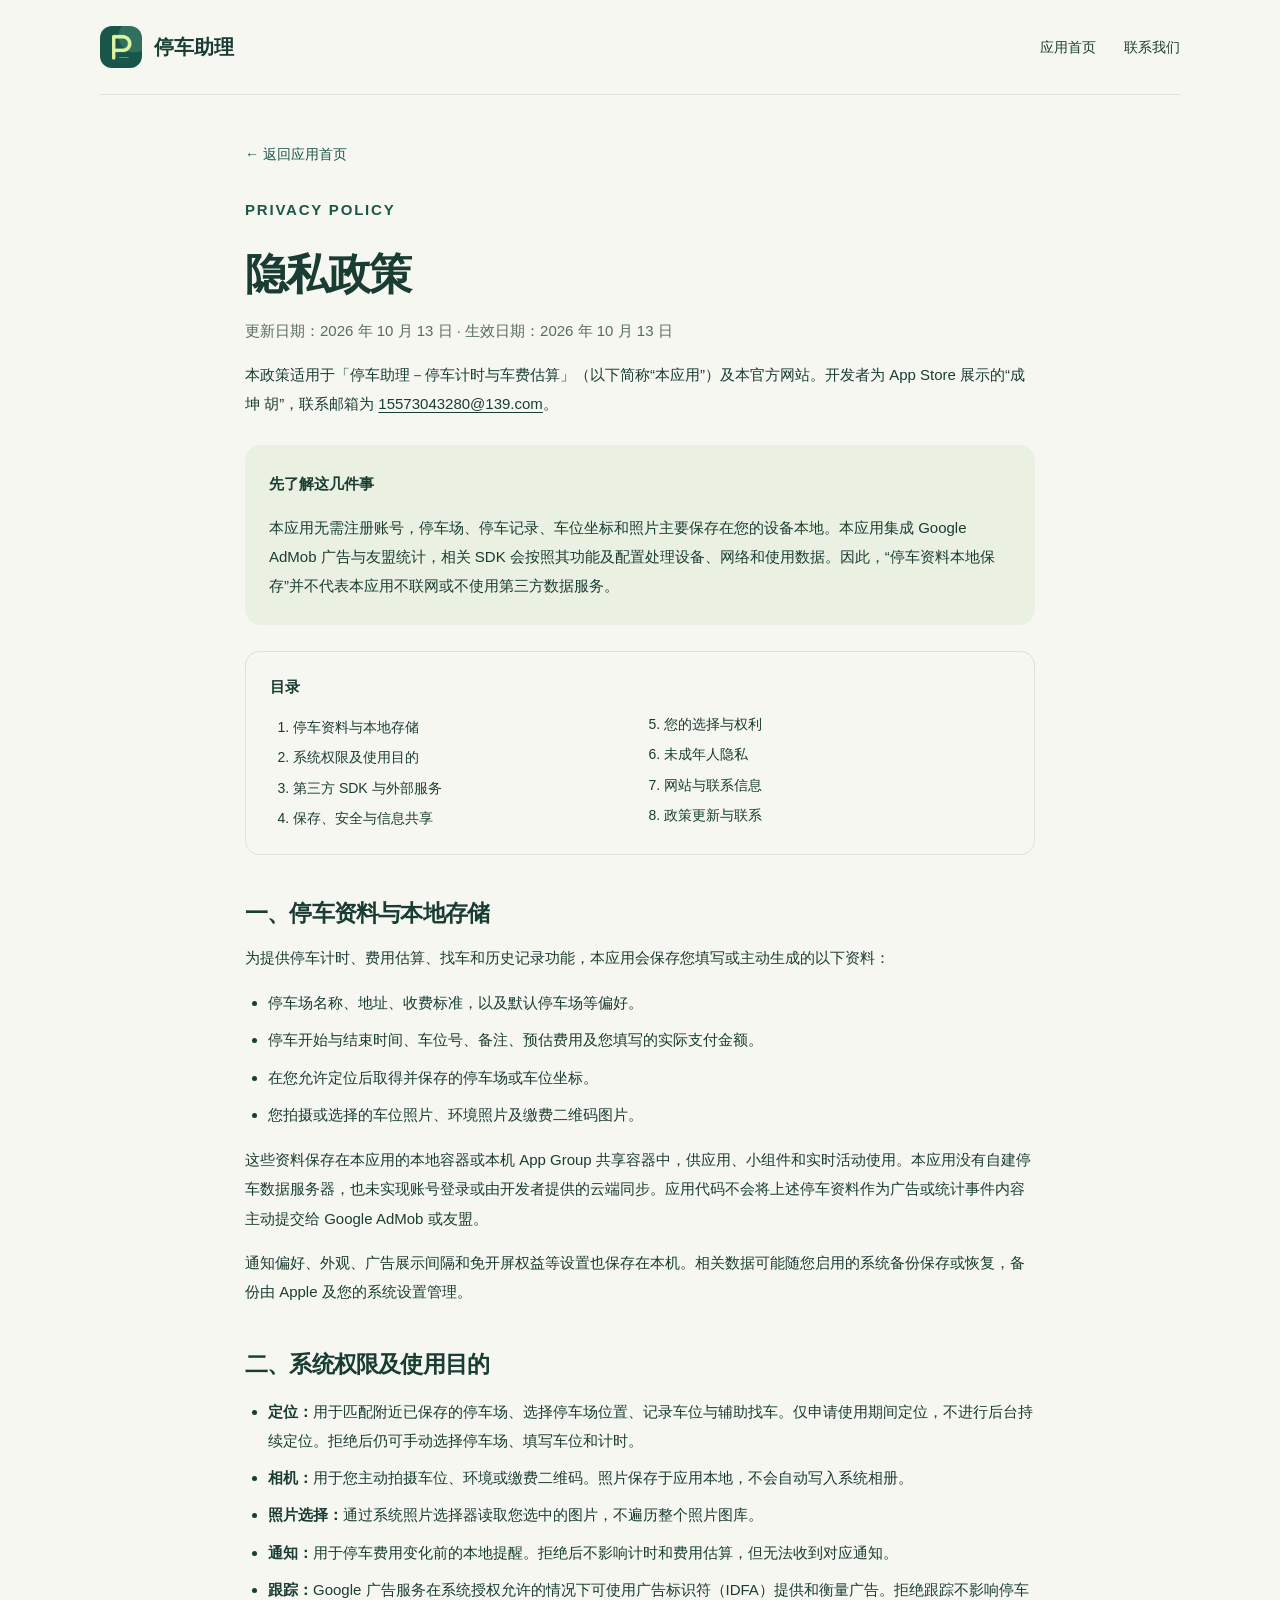
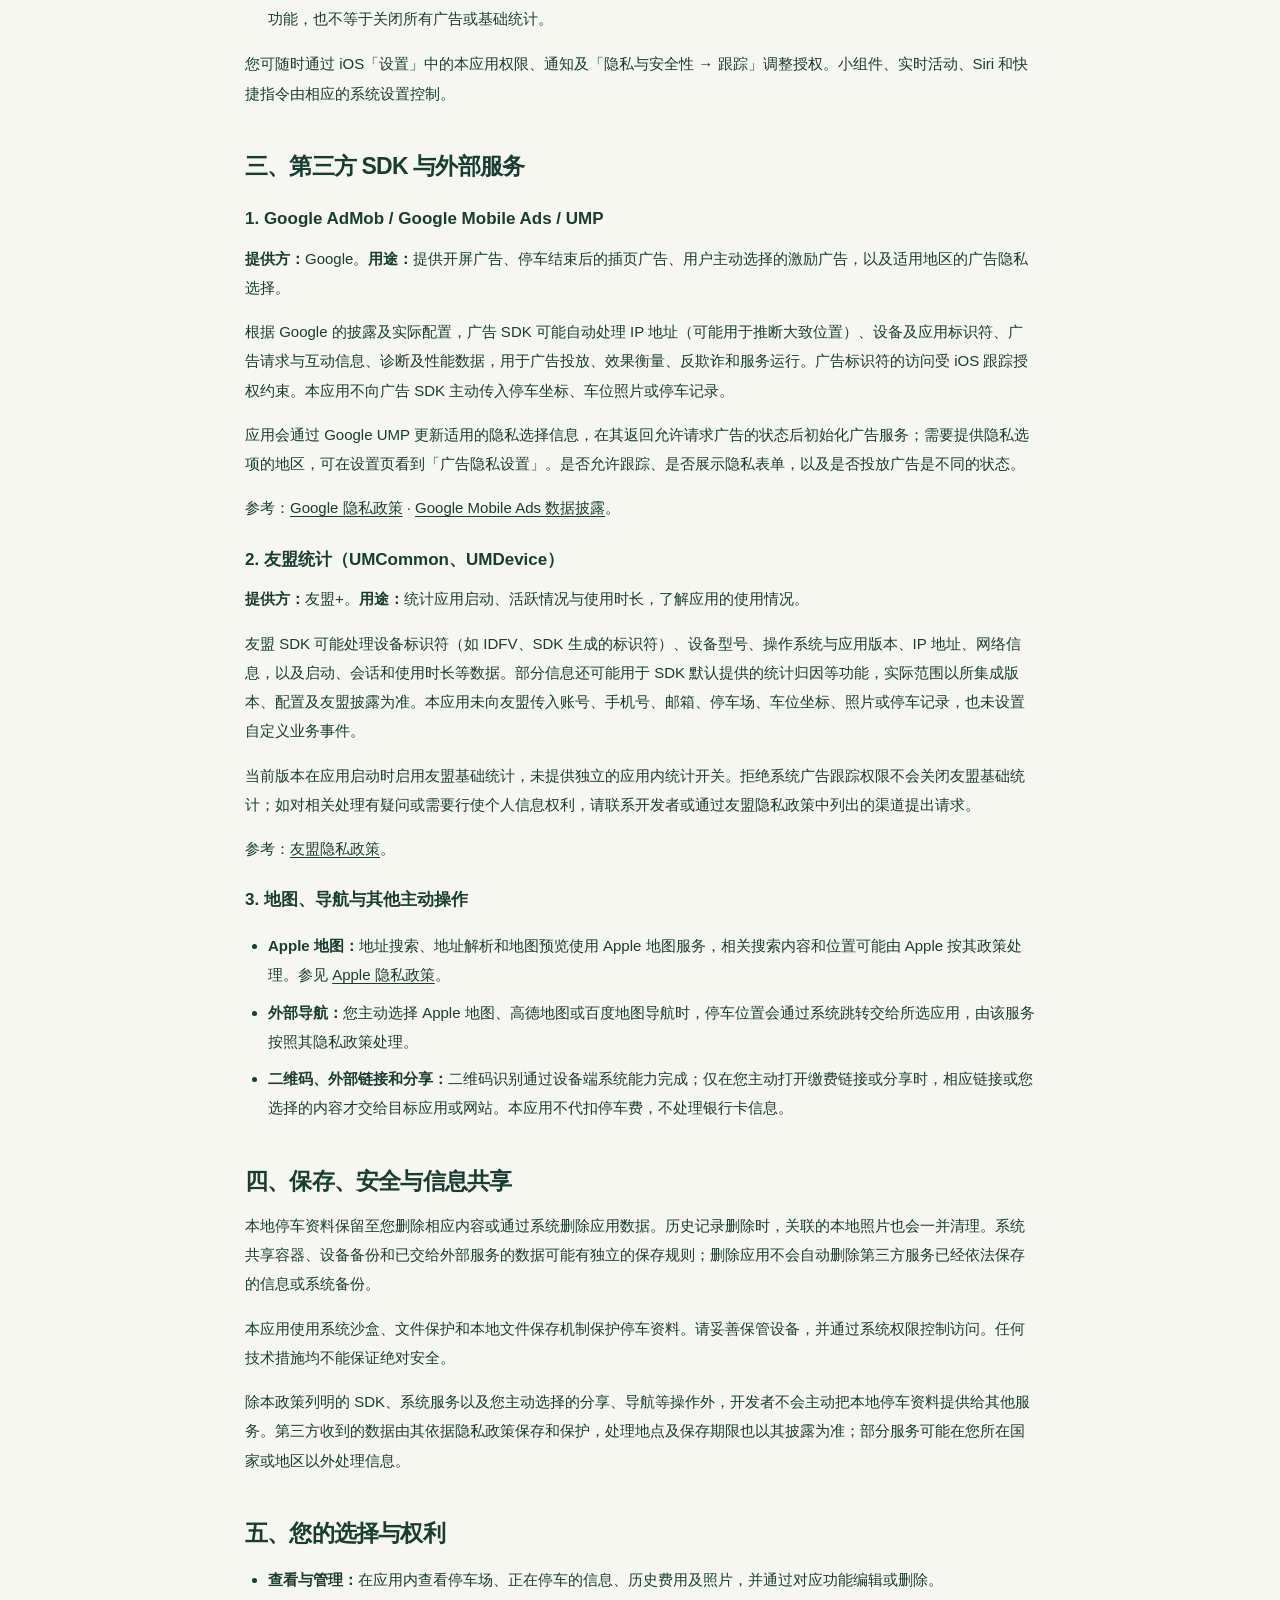
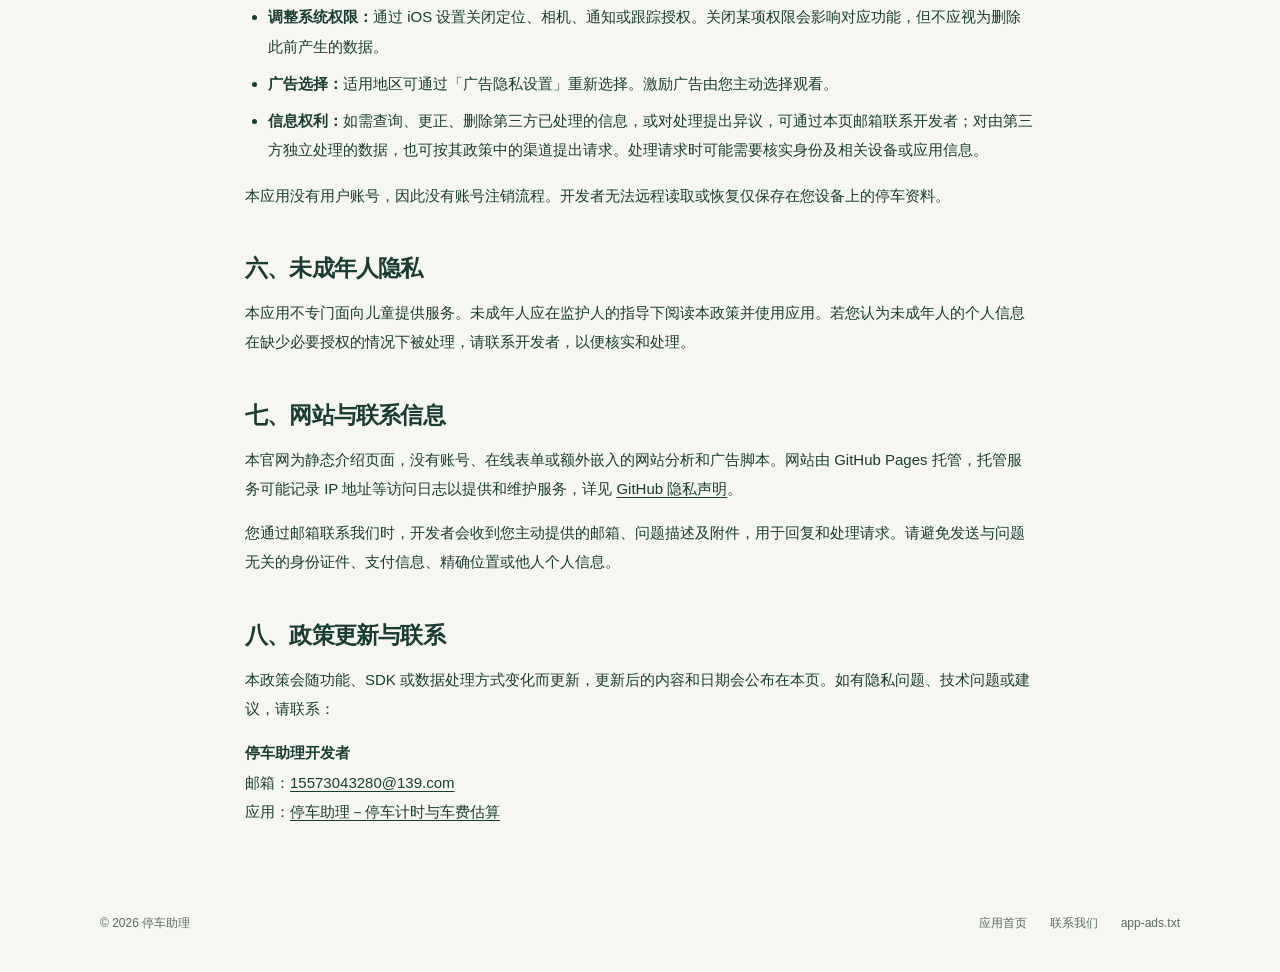
==== privacy.html @ af8eb661 "feat： 新增停车助理官网与隐私政策" ====
<!doctype html>
<html lang="zh-CN">
<head>
  <meta charset="utf-8">
  <meta name="viewport" content="width=device-width, initial-scale=1">
  <meta name="description" content="停车助理隐私政策：了解停车记录、本地照片、定位权限、Google AdMob 广告、友盟统计与第三方服务的数据处理方式。">
  <meta name="theme-color" content="#1c5748">
  <link rel="canonical" href="https://yu-sec.github.io/parkmate/privacy.html">
  <link rel="icon" type="image/png" href="assets/app-icon.png">
  <link rel="stylesheet" href="styles.css">
  <title>隐私政策 · 停车助理</title>
</head>
<body>
  <a class="skip-link" href="#main">跳转到主要内容</a>
  <header class="site-header wrap">
    <a class="brand" href="./" aria-label="停车助理首页"><img src="assets/app-icon.png" width="42" height="42" alt=""><span>停车助理</span></a>
    <nav aria-label="主导航"><a href="./">应用首页</a><a href="mailto:15573043280@139.com">联系我们</a></nav>
  </header>
  <main class="policy wrap" id="main">
    <a class="back-link" href="./">← 返回应用首页</a>
    <p class="eyebrow">PRIVACY POLICY</p>
    <h1>隐私政策</h1>
    <p class="policy-date">更新日期：2026 年 10 月 13 日 · 生效日期：2026 年 10 月 13 日</p>
    <p>本政策适用于「停车助理－停车计时与车费估算」（以下简称“本应用”）及本官方网站。开发者为 App Store 展示的“成坤 胡”，联系邮箱为 <a href="mailto:15573043280@139.com">15573043280@139.com</a>。</p>
    <div class="policy-intro">
      <p><strong>先了解这几件事</strong></p>
      <p>本应用无需注册账号，停车场、停车记录、车位坐标和照片主要保存在您的设备本地。本应用集成 Google AdMob 广告与友盟统计，相关 SDK 会按照其功能及配置处理设备、网络和使用数据。因此，“停车资料本地保存”并不代表本应用不联网或不使用第三方数据服务。</p>
    </div>
    <nav class="policy-toc" aria-label="隐私政策目录"><p>目录</p><ol>
      <li><a href="#local-data">停车资料与本地存储</a></li><li><a href="#permissions">系统权限及使用目的</a></li><li><a href="#third-parties">第三方 SDK 与外部服务</a></li><li><a href="#storage">保存、安全与信息共享</a></li><li><a href="#choices">您的选择与权利</a></li><li><a href="#children">未成年人隐私</a></li><li><a href="#website">网站与联系信息</a></li><li><a href="#updates">政策更新与联系</a></li>
    </ol></nav>

    <section id="local-data">
      <h2>一、停车资料与本地存储</h2>
      <p>为提供停车计时、费用估算、找车和历史记录功能，本应用会保存您填写或主动生成的以下资料：</p>
      <ul>
        <li>停车场名称、地址、收费标准，以及默认停车场等偏好。</li>
        <li>停车开始与结束时间、车位号、备注、预估费用及您填写的实际支付金额。</li>
        <li>在您允许定位后取得并保存的停车场或车位坐标。</li>
        <li>您拍摄或选择的车位照片、环境照片及缴费二维码图片。</li>
      </ul>
      <p>这些资料保存在本应用的本地容器或本机 App Group 共享容器中，供应用、小组件和实时活动使用。本应用没有自建停车数据服务器，也未实现账号登录或由开发者提供的云端同步。应用代码不会将上述停车资料作为广告或统计事件内容主动提交给 Google AdMob 或友盟。</p>
      <p>通知偏好、外观、广告展示间隔和免开屏权益等设置也保存在本机。相关数据可能随您启用的系统备份保存或恢复，备份由 Apple 及您的系统设置管理。</p>
    </section>

    <section id="permissions">
      <h2>二、系统权限及使用目的</h2>
      <ul>
        <li><strong>定位：</strong>用于匹配附近已保存的停车场、选择停车场位置、记录车位与辅助找车。仅申请使用期间定位，不进行后台持续定位。拒绝后仍可手动选择停车场、填写车位和计时。</li>
        <li><strong>相机：</strong>用于您主动拍摄车位、环境或缴费二维码。照片保存于应用本地，不会自动写入系统相册。</li>
        <li><strong>照片选择：</strong>通过系统照片选择器读取您选中的图片，不遍历整个照片图库。</li>
        <li><strong>通知：</strong>用于停车费用变化前的本地提醒。拒绝后不影响计时和费用估算，但无法收到对应通知。</li>
        <li><strong>跟踪：</strong>Google 广告服务在系统授权允许的情况下可使用广告标识符（IDFA）提供和衡量广告。拒绝跟踪不影响停车功能，也不等于关闭所有广告或基础统计。</li>
      </ul>
      <p>您可随时通过 iOS「设置」中的本应用权限、通知及「隐私与安全性 → 跟踪」调整授权。小组件、实时活动、Siri 和快捷指令由相应的系统设置控制。</p>
    </section>

    <section id="third-parties">
      <h2>三、第三方 SDK 与外部服务</h2>
      <h3>1. Google AdMob / Google Mobile Ads / UMP</h3>
      <p><strong>提供方：</strong>Google。<strong>用途：</strong>提供开屏广告、停车结束后的插页广告、用户主动选择的激励广告，以及适用地区的广告隐私选择。</p>
      <p>根据 Google 的披露及实际配置，广告 SDK 可能自动处理 IP 地址（可能用于推断大致位置）、设备及应用标识符、广告请求与互动信息、诊断及性能数据，用于广告投放、效果衡量、反欺诈和服务运行。广告标识符的访问受 iOS 跟踪授权约束。本应用不向广告 SDK 主动传入停车坐标、车位照片或停车记录。</p>
      <p>应用会通过 Google UMP 更新适用的隐私选择信息，在其返回允许请求广告的状态后初始化广告服务；需要提供隐私选项的地区，可在设置页看到「广告隐私设置」。是否允许跟踪、是否展示隐私表单，以及是否投放广告是不同的状态。</p>
      <p>参考：<a href="https://policies.google.com/privacy">Google 隐私政策</a> · <a href="https://developers.google.com/admob/ios/privacy/data-disclosure">Google Mobile Ads 数据披露</a>。</p>

      <h3>2. 友盟统计（UMCommon、UMDevice）</h3>
      <p><strong>提供方：</strong>友盟+。<strong>用途：</strong>统计应用启动、活跃情况与使用时长，了解应用的使用情况。</p>
      <p>友盟 SDK 可能处理设备标识符（如 IDFV、SDK 生成的标识符）、设备型号、操作系统与应用版本、IP 地址、网络信息，以及启动、会话和使用时长等数据。部分信息还可能用于 SDK 默认提供的统计归因等功能，实际范围以所集成版本、配置及友盟披露为准。本应用未向友盟传入账号、手机号、邮箱、停车场、车位坐标、照片或停车记录，也未设置自定义业务事件。</p>
      <p>当前版本在应用启动时启用友盟基础统计，未提供独立的应用内统计开关。拒绝系统广告跟踪权限不会关闭友盟基础统计；如对相关处理有疑问或需要行使个人信息权利，请联系开发者或通过友盟隐私政策中列出的渠道提出请求。</p>
      <p>参考：<a href="https://www.umeng.com/page/policy">友盟隐私政策</a>。</p>

      <h3>3. 地图、导航与其他主动操作</h3>
      <ul>
        <li><strong>Apple 地图：</strong>地址搜索、地址解析和地图预览使用 Apple 地图服务，相关搜索内容和位置可能由 Apple 按其政策处理。参见 <a href="https://www.apple.com/legal/privacy/">Apple 隐私政策</a>。</li>
        <li><strong>外部导航：</strong>您主动选择 Apple 地图、高德地图或百度地图导航时，停车位置会通过系统跳转交给所选应用，由该服务按照其隐私政策处理。</li>
        <li><strong>二维码、外部链接和分享：</strong>二维码识别通过设备端系统能力完成；仅在您主动打开缴费链接或分享时，相应链接或您选择的内容才交给目标应用或网站。本应用不代扣停车费，不处理银行卡信息。</li>
      </ul>
    </section>

    <section id="storage">
      <h2>四、保存、安全与信息共享</h2>
      <p>本地停车资料保留至您删除相应内容或通过系统删除应用数据。历史记录删除时，关联的本地照片也会一并清理。系统共享容器、设备备份和已交给外部服务的数据可能有独立的保存规则；删除应用不会自动删除第三方服务已经依法保存的信息或系统备份。</p>
      <p>本应用使用系统沙盒、文件保护和本地文件保存机制保护停车资料。请妥善保管设备，并通过系统权限控制访问。任何技术措施均不能保证绝对安全。</p>
      <p>除本政策列明的 SDK、系统服务以及您主动选择的分享、导航等操作外，开发者不会主动把本地停车资料提供给其他服务。第三方收到的数据由其依据隐私政策保存和保护，处理地点及保存期限也以其披露为准；部分服务可能在您所在国家或地区以外处理信息。</p>
    </section>

    <section id="choices">
      <h2>五、您的选择与权利</h2>
      <ul>
        <li><strong>查看与管理：</strong>在应用内查看停车场、正在停车的信息、历史费用及照片，并通过对应功能编辑或删除。</li>
        <li><strong>调整系统权限：</strong>通过 iOS 设置关闭定位、相机、通知或跟踪授权。关闭某项权限会影响对应功能，但不应视为删除此前产生的数据。</li>
        <li><strong>广告选择：</strong>适用地区可通过「广告隐私设置」重新选择。激励广告由您主动选择观看。</li>
        <li><strong>信息权利：</strong>如需查询、更正、删除第三方已处理的信息，或对处理提出异议，可通过本页邮箱联系开发者；对由第三方独立处理的数据，也可按其政策中的渠道提出请求。处理请求时可能需要核实身份及相关设备或应用信息。</li>
      </ul>
      <p>本应用没有用户账号，因此没有账号注销流程。开发者无法远程读取或恢复仅保存在您设备上的停车资料。</p>
    </section>

    <section id="children">
      <h2>六、未成年人隐私</h2>
      <p>本应用不专门面向儿童提供服务。未成年人应在监护人的指导下阅读本政策并使用应用。若您认为未成年人的个人信息在缺少必要授权的情况下被处理，请联系开发者，以便核实和处理。</p>
    </section>

    <section id="website">
      <h2>七、网站与联系信息</h2>
      <p>本官网为静态介绍页面，没有账号、在线表单或额外嵌入的网站分析和广告脚本。网站由 GitHub Pages 托管，托管服务可能记录 IP 地址等访问日志以提供和维护服务，详见 <a href="https://docs.github.com/en/site-policy/privacy-policies/github-general-privacy-statement">GitHub 隐私声明</a>。</p>
      <p>您通过邮箱联系我们时，开发者会收到您主动提供的邮箱、问题描述及附件，用于回复和处理请求。请避免发送与问题无关的身份证件、支付信息、精确位置或他人个人信息。</p>
    </section>

    <section id="updates">
      <h2>八、政策更新与联系</h2>
      <p>本政策会随功能、SDK 或数据处理方式变化而更新，更新后的内容和日期会公布在本页。如有隐私问题、技术问题或建议，请联系：</p>
      <p><strong>停车助理开发者</strong><br>邮箱：<a href="mailto:15573043280@139.com">15573043280@139.com</a><br>应用：<a href="https://apps.apple.com/cn/app/id6817664872">停车助理－停车计时与车费估算</a></p>
    </section>
  </main>
  <footer class="site-footer wrap"><span>© 2026 停车助理</span><nav aria-label="页脚导航"><a href="./">应用首页</a><a href="mailto:15573043280@139.com">联系我们</a><a href="https://yu-sec.github.io/app-ads.txt">app-ads.txt</a></nav></footer>
</body>
</html>
---- styles.css ----
:root {
  color-scheme: light;
  --canvas: #f6f7f0;
  --paper: #fffef9;
  --ink: #193d33;
  --green: #1c5748;
  --muted: #596c61;
  --lime: #d8f28c;
  --line: #dce3d8;
}

* { box-sizing: border-box; }
html { scroll-behavior: smooth; scroll-padding-top: 30px; }
body { margin: 0; background: var(--canvas); color: var(--ink); font-family: -apple-system, BlinkMacSystemFont, "PingFang SC", "Hiragino Sans GB", "Microsoft YaHei", sans-serif; line-height: 1.75; -webkit-font-smoothing: antialiased; }
img { display: block; max-width: 100%; height: auto; }
a { color: inherit; text-decoration: none; }
a:hover { text-decoration: underline; text-underline-offset: 5px; }
a:focus-visible, summary:focus-visible { outline: 3px solid #658e40; outline-offset: 6px; border-radius: 4px; }
::selection { background: var(--lime); color: var(--ink); }
.wrap { width: min(1080px, calc(100% - 64px)); margin-inline: auto; }
.skip-link { position: absolute; top: -100px; left: 20px; z-index: 10; padding: 10px 20px; background: var(--green); color: white; }
.skip-link:focus { top: 10px; }
.site-header { display: flex; align-items: center; justify-content: space-between; gap: 24px; padding-block: 26px; border-bottom: 1px solid var(--line); }
.brand { display: inline-flex; align-items: center; gap: 12px; font-size: 20px; font-weight: 700; white-space: nowrap; }
.brand img { width: 42px; height: 42px; border-radius: 12px; }
.site-header nav, .site-footer nav { display: flex; align-items: center; gap: 28px; font-size: 14px; }
.nav-contact { font-weight: 600; }
.hero { display: grid; grid-template-columns: 1.15fr 0.85fr; gap: 45px; align-items: center; padding-block: 68px 84px; }
.eyebrow { margin: 0 0 20px; font-size: 13px; font-weight: 600; letter-spacing: 0.12em; color: var(--green); }
.status-dot { display: inline-block; width: 7px; height: 7px; margin-right: 8px; border-radius: 50%; background: var(--green); }
h1, h2, h3, p { margin-top: 0; }
.hero h1 { margin-bottom: 25px; font-size: clamp(40px, 4.7vw, 62px); line-height: 1.24; letter-spacing: -0.05em; font-weight: 750; }
.hero h1 span { color: #467663; }
.hero-description { margin-bottom: 29px; font-size: 18px; color: var(--muted); line-height: 1.9; }
.download-button { display: inline-flex; gap: 13px; align-items: center; padding: 12px 20px; min-width: 216px; border-radius: 16px; background: var(--green); color: white; box-shadow: 0 8px 20px #1c574814; }
.download-button:hover, .light-button:hover { text-decoration: none; background: #284b3a; color: white; }
.download-button small { display: block; font-size: 10px; line-height: 1.4; letter-spacing: 0.12em; }
.download-button strong { display: block; font-size: 23px; line-height: 1.4; font-weight: 550; }
.button-arrow { margin-left: auto; font-size: 22px; }
.platform-note { margin: 15px 0 32px; color: var(--muted); font-size: 12px; }
.hero-tags { display: flex; flex-wrap: wrap; gap: 8px; }
.hero-tags span { border: 1px solid var(--line); padding: 5px 11px; border-radius: 6px; font-size: 12px; }
.hero-visual { position: relative; isolation: isolate; display: flex; flex-direction: column; align-items: center; }
.visual-orbit { position: absolute; z-index: -1; width: 115%; aspect-ratio: 1; top: 13%; border-radius: 50%; background: #e7eddb; }
.hero-screenshot { width: 278px; border-radius: 20px; transform: rotate(3deg); box-shadow: 0 25px 45px #193d331a; }
.visual-caption { margin: 23px 0 0; font-size: 12px; letter-spacing: 0.15em; color: var(--muted); }
.features-section, .screens-section, .faq-section { padding-block: 64px; border-top: 1px solid var(--line); }
.section-heading { margin-bottom: 34px; }
.section-heading .eyebrow { margin-bottom: 10px; }
h2 { margin-bottom: 13px; font-size: clamp(25px, 3vw, 36px); letter-spacing: -0.035em; line-height: 1.4; }
.section-heading > p:last-child { margin-bottom: 0; color: var(--muted); font-size: 15px; }
.mobile-break { display: none; }
.feature-grid { display: grid; grid-template-columns: repeat(3, 1fr); gap: 18px; }
.feature-card { background: var(--paper); border: 1px solid #e6eadf; border-radius: 18px; padding: 25px; }
.feature-number { font-size: 11px; font-weight: 650; letter-spacing: 0.1em; color: #5a7463; }
.feature-card h3 { margin: 20px 0 12px; font-size: 19px; letter-spacing: -0.02em; }
.feature-card p { margin: 0; color: var(--muted); font-size: 14px; line-height: 1.9; }
.screens-grid { display: grid; grid-template-columns: repeat(3, 1fr); gap: 24px; }
figure { margin: 0; min-width: 0; }
.screens-grid img { width: 100%; border-radius: 18px; border: 1px solid var(--line); }
figcaption { margin-top: 18px; font-size: 13px; text-align: center; }
figcaption span { margin-right: 5px; color: var(--muted); font-size: 11px; }
.section-note { margin: 22px 0 0; font-size: 12px; color: var(--muted); text-align: center; }
.faq-section { display: grid; grid-template-columns: 0.7fr 1.3fr; gap: 54px; }
.faq-list details { border-bottom: 1px solid var(--line); padding-block: 21px; }
.faq-list details:first-child { padding-top: 0; }
summary { cursor: pointer; font-weight: 600; font-size: 16px; padding-right: 12px; }
.faq-list details p { margin: 15px 0 0; color: var(--muted); font-size: 14px; }
.faq-list details a, .policy a:not(.back-link):not(.policy-toc a) { text-decoration: underline; text-underline-offset: 3px; }
.contact-section { margin-top: 20px; padding: 42px; border-radius: 24px; display: flex; align-items: center; justify-content: space-between; gap: 24px; background: var(--green); color: var(--paper); }
.contact-section .eyebrow { color: var(--lime); margin-bottom: 14px; }
.contact-section h2 { margin-bottom: 16px; }
.contact-section p:not(.eyebrow) { margin-bottom: 0; color: #d7e5d8; font-size: 14px; }
.contact-link { font-size: 14px; overflow-wrap: anywhere; }
.light-button { display: inline-flex; align-items: center; gap: 40px; white-space: nowrap; background: var(--lime); color: var(--ink); border-radius: 12px; padding: 14px 21px; font-size: 14px; font-weight: 600; }
.site-footer { display: flex; align-items: center; justify-content: space-between; gap: 20px; padding-block: 32px 38px; color: var(--muted); font-size: 12px; }
.site-footer nav { gap: 23px; font-size: 12px; }
.policy { max-width: 790px; padding-block: 45px 40px; }
.back-link { display: inline-block; margin-bottom: 28px; font-size: 14px; color: var(--green); }
.policy h1 { font-size: clamp(32px, 5vw, 43px); letter-spacing: -0.04em; line-height: 1.4; margin-bottom: 12px; }
.policy-date { color: var(--muted); font-size: 13px; }
.policy-intro { padding: 24px; border-radius: 16px; background: #eaf0e2; margin-block: 26px; }
.policy-intro p:last-child { margin-bottom: 0; }
.policy p, .policy li { font-size: 15px; line-height: 1.95; }
.policy ul, .policy ol { padding-left: 23px; }
.policy li { margin-block: 8px; }
.policy h2 { margin: 42px 0 14px; font-size: 23px; }
.policy h3 { font-size: 17px; margin: 22px 0 10px; }
.policy-toc { padding: 20px 24px; border: 1px solid var(--line); border-radius: 14px; }
.policy-toc p { font-weight: 600; margin-bottom: 10px; }
.policy-toc ol { margin: 0; columns: 2; column-gap: 25px; }
.policy-toc li { margin: 3px 0; font-size: 14px; break-inside: avoid; }
.policy .policy-note { border-left: 3px solid #84a471; padding: 13px 18px; background: #eaf0e2; }

@media (max-width: 820px) {
  .hero { gap: 25px; padding-top: 52px; }
  .hero-screenshot { width: 238px; }
  .hero-description { font-size: 16px; }
  .feature-grid { grid-template-columns: repeat(2, 1fr); }
  .faq-section { gap: 30px; }
  .screens-grid { gap: 16px; }
  figcaption { font-size: 12px; }
}

@media (max-width: 600px) {
  .wrap { width: calc(100% - 40px); }
  .site-header { padding-block: 19px; gap: 15px; }
  .brand { font-size: 17px; gap: 9px; }
  .brand img { width: 35px; height: 35px; border-radius: 10px; }
  .site-header nav { gap: 16px; font-size: 12px; }
  .features-link, .nav-contact { display: none; }
  .hero { grid-template-columns: 1fr; padding-block: 48px 52px; gap: 43px; }
  .hero h1 { font-size: 44px; }
  .hero-description { font-size: 16px; }
  .hero-screenshot { width: 245px; }
  .visual-orbit { width: min(100%, 345px); }
  .hero-visual { padding-inline: 15px; }
  .eyebrow { font-size: 11px; }
  .features-section, .screens-section, .faq-section { padding-block: 44px; }
  .feature-grid { grid-template-columns: 1fr; gap: 12px; }
  .feature-card { padding: 23px; }
  .feature-card h3 { margin-top: 11px; }
  .screens-grid { grid-template-columns: 1fr; gap: 33px; max-width: 300px; margin-inline: auto; }
  figcaption { font-size: 14px; margin-top: 12px; }
  .faq-section { grid-template-columns: 1fr; gap: 5px; }
  .faq-section .section-heading { margin-bottom: 20px; }
  .contact-section { padding: 29px 25px; flex-direction: column; align-items: flex-start; gap: 25px; border-radius: 20px; }
  .contact-section h2 { font-size: 29px; }
  .site-footer { align-items: flex-start; flex-direction: column; gap: 12px; padding-block: 26px; }
  .site-footer nav { gap: 22px; }
  .policy { padding-top: 29px; }
  .policy-intro { padding: 20px; }
  .policy-toc ol { columns: 1; }
}

@media (prefers-reduced-motion: reduce) {
  html { scroll-behavior: auto; }
}
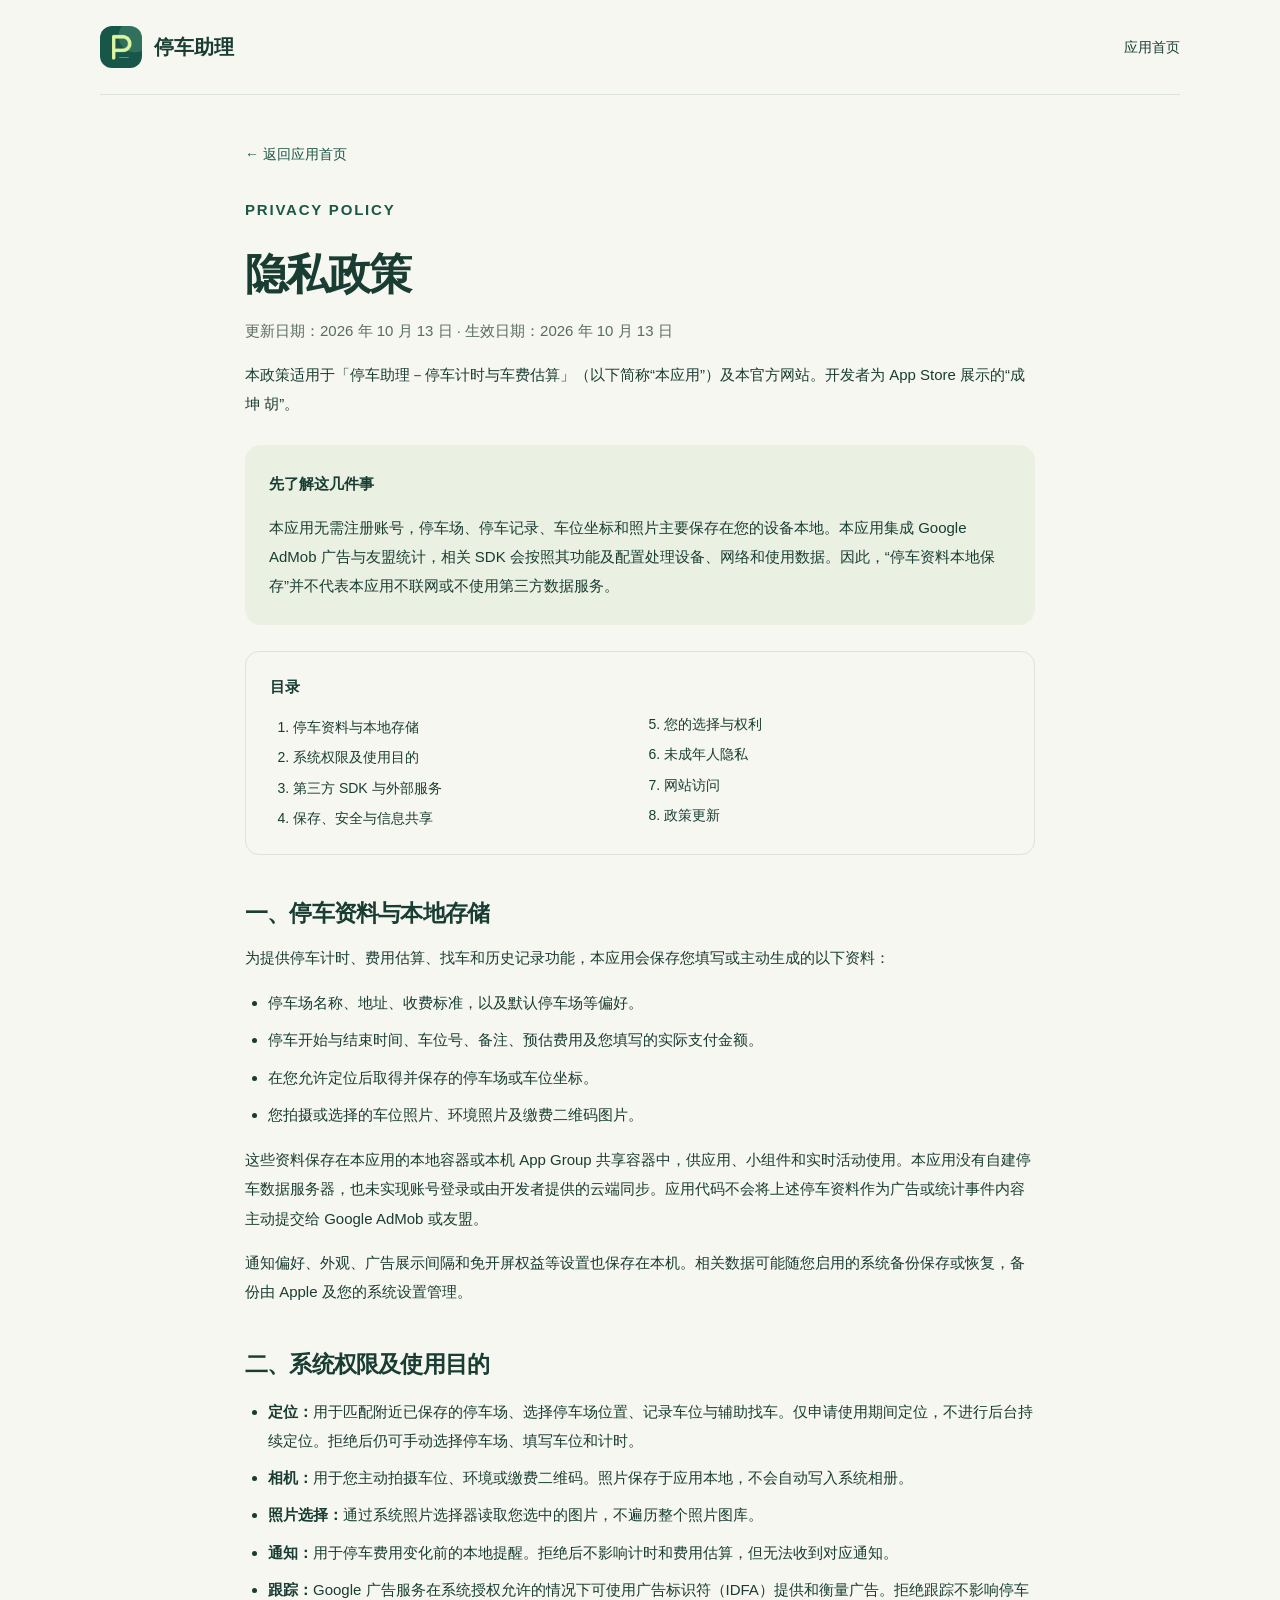
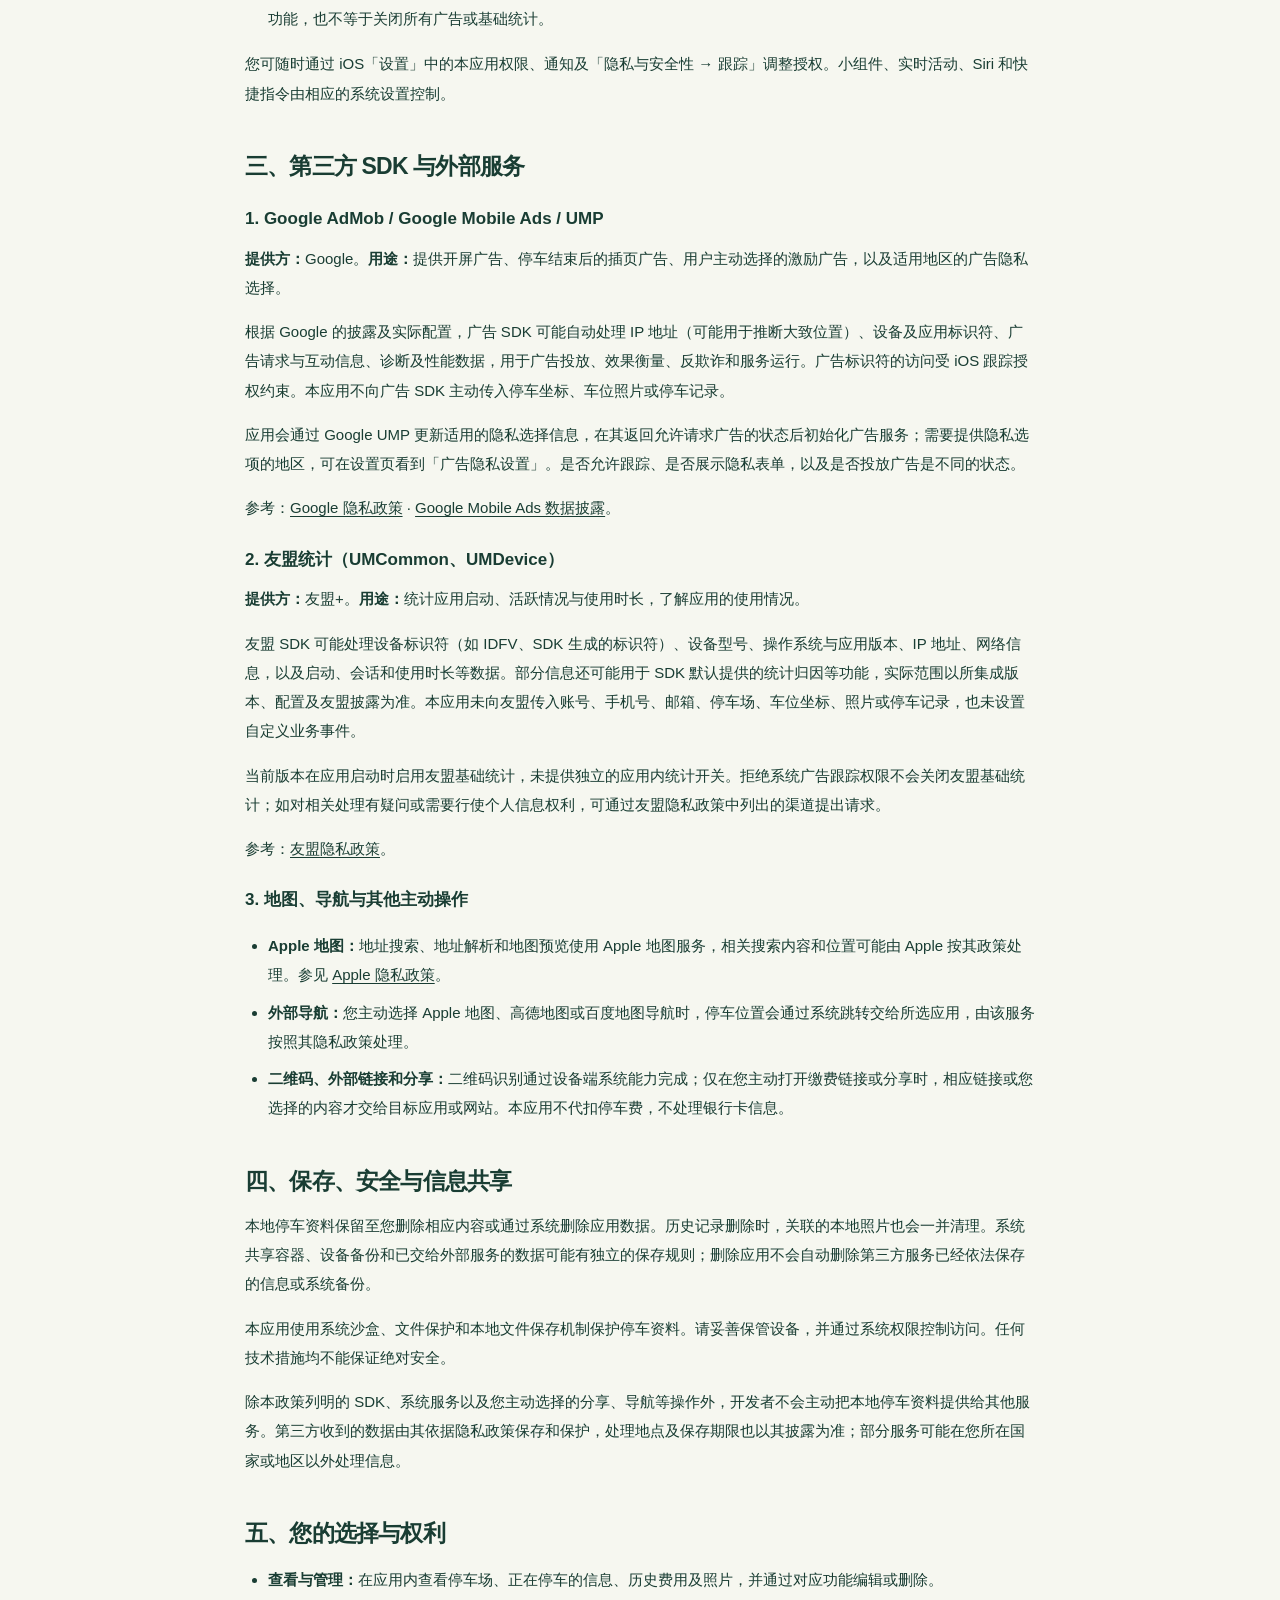
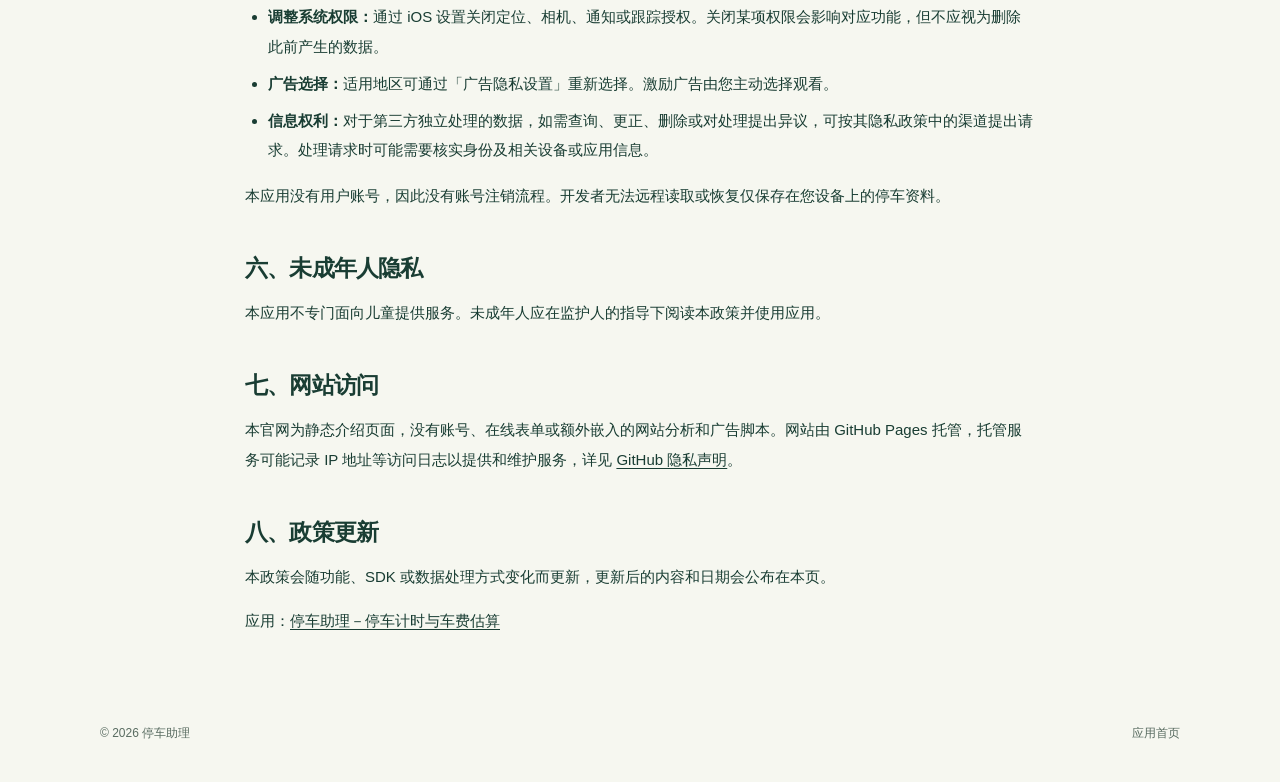
==== commit 6104c4bb: "remove： 移除网站联系入口与广告声明链接" ====
--- a/privacy.html
+++ b/privacy.html
@@ -14,20 +14,20 @@
   <a class="skip-link" href="#main">跳转到主要内容</a>
   <header class="site-header wrap">
     <a class="brand" href="./" aria-label="停车助理首页"><img src="assets/app-icon.png" width="42" height="42" alt=""><span>停车助理</span></a>
-    <nav aria-label="主导航"><a href="./">应用首页</a><a href="mailto:15573043280@139.com">联系我们</a></nav>
+    <nav aria-label="主导航"><a href="./">应用首页</a></nav>
   </header>
   <main class="policy wrap" id="main">
     <a class="back-link" href="./">← 返回应用首页</a>
     <p class="eyebrow">PRIVACY POLICY</p>
     <h1>隐私政策</h1>
     <p class="policy-date">更新日期：2026 年 10 月 13 日 · 生效日期：2026 年 10 月 13 日</p>
-    <p>本政策适用于「停车助理－停车计时与车费估算」（以下简称“本应用”）及本官方网站。开发者为 App Store 展示的“成坤 胡”，联系邮箱为 <a href="mailto:15573043280@139.com">15573043280@139.com</a>。</p>
+    <p>本政策适用于「停车助理－停车计时与车费估算」（以下简称“本应用”）及本官方网站。开发者为 App Store 展示的“成坤 胡”。</p>
     <div class="policy-intro">
       <p><strong>先了解这几件事</strong></p>
       <p>本应用无需注册账号，停车场、停车记录、车位坐标和照片主要保存在您的设备本地。本应用集成 Google AdMob 广告与友盟统计，相关 SDK 会按照其功能及配置处理设备、网络和使用数据。因此，“停车资料本地保存”并不代表本应用不联网或不使用第三方数据服务。</p>
     </div>
     <nav class="policy-toc" aria-label="隐私政策目录"><p>目录</p><ol>
-      <li><a href="#local-data">停车资料与本地存储</a></li><li><a href="#permissions">系统权限及使用目的</a></li><li><a href="#third-parties">第三方 SDK 与外部服务</a></li><li><a href="#storage">保存、安全与信息共享</a></li><li><a href="#choices">您的选择与权利</a></li><li><a href="#children">未成年人隐私</a></li><li><a href="#website">网站与联系信息</a></li><li><a href="#updates">政策更新与联系</a></li>
+      <li><a href="#local-data">停车资料与本地存储</a></li><li><a href="#permissions">系统权限及使用目的</a></li><li><a href="#third-parties">第三方 SDK 与外部服务</a></li><li><a href="#storage">保存、安全与信息共享</a></li><li><a href="#choices">您的选择与权利</a></li><li><a href="#children">未成年人隐私</a></li><li><a href="#website">网站访问</a></li><li><a href="#updates">政策更新</a></li>
     </ol></nav>
 
     <section id="local-data">
@@ -66,7 +66,7 @@
       <h3>2. 友盟统计（UMCommon、UMDevice）</h3>
       <p><strong>提供方：</strong>友盟+。<strong>用途：</strong>统计应用启动、活跃情况与使用时长，了解应用的使用情况。</p>
       <p>友盟 SDK 可能处理设备标识符（如 IDFV、SDK 生成的标识符）、设备型号、操作系统与应用版本、IP 地址、网络信息，以及启动、会话和使用时长等数据。部分信息还可能用于 SDK 默认提供的统计归因等功能，实际范围以所集成版本、配置及友盟披露为准。本应用未向友盟传入账号、手机号、邮箱、停车场、车位坐标、照片或停车记录，也未设置自定义业务事件。</p>
-      <p>当前版本在应用启动时启用友盟基础统计，未提供独立的应用内统计开关。拒绝系统广告跟踪权限不会关闭友盟基础统计；如对相关处理有疑问或需要行使个人信息权利，请联系开发者或通过友盟隐私政策中列出的渠道提出请求。</p>
+      <p>当前版本在应用启动时启用友盟基础统计，未提供独立的应用内统计开关。拒绝系统广告跟踪权限不会关闭友盟基础统计；如对相关处理有疑问或需要行使个人信息权利，可通过友盟隐私政策中列出的渠道提出请求。</p>
       <p>参考：<a href="https://www.umeng.com/page/policy">友盟隐私政策</a>。</p>
 
       <h3>3. 地图、导航与其他主动操作</h3>
@@ -90,28 +90,27 @@
         <li><strong>查看与管理：</strong>在应用内查看停车场、正在停车的信息、历史费用及照片，并通过对应功能编辑或删除。</li>
         <li><strong>调整系统权限：</strong>通过 iOS 设置关闭定位、相机、通知或跟踪授权。关闭某项权限会影响对应功能，但不应视为删除此前产生的数据。</li>
         <li><strong>广告选择：</strong>适用地区可通过「广告隐私设置」重新选择。激励广告由您主动选择观看。</li>
-        <li><strong>信息权利：</strong>如需查询、更正、删除第三方已处理的信息，或对处理提出异议，可通过本页邮箱联系开发者；对由第三方独立处理的数据，也可按其政策中的渠道提出请求。处理请求时可能需要核实身份及相关设备或应用信息。</li>
+        <li><strong>信息权利：</strong>对于第三方独立处理的数据，如需查询、更正、删除或对处理提出异议，可按其隐私政策中的渠道提出请求。处理请求时可能需要核实身份及相关设备或应用信息。</li>
       </ul>
       <p>本应用没有用户账号，因此没有账号注销流程。开发者无法远程读取或恢复仅保存在您设备上的停车资料。</p>
     </section>
 
     <section id="children">
       <h2>六、未成年人隐私</h2>
-      <p>本应用不专门面向儿童提供服务。未成年人应在监护人的指导下阅读本政策并使用应用。若您认为未成年人的个人信息在缺少必要授权的情况下被处理，请联系开发者，以便核实和处理。</p>
+      <p>本应用不专门面向儿童提供服务。未成年人应在监护人的指导下阅读本政策并使用应用。</p>
     </section>
 
     <section id="website">
-      <h2>七、网站与联系信息</h2>
+      <h2>七、网站访问</h2>
       <p>本官网为静态介绍页面，没有账号、在线表单或额外嵌入的网站分析和广告脚本。网站由 GitHub Pages 托管，托管服务可能记录 IP 地址等访问日志以提供和维护服务，详见 <a href="https://docs.github.com/en/site-policy/privacy-policies/github-general-privacy-statement">GitHub 隐私声明</a>。</p>
-      <p>您通过邮箱联系我们时，开发者会收到您主动提供的邮箱、问题描述及附件，用于回复和处理请求。请避免发送与问题无关的身份证件、支付信息、精确位置或他人个人信息。</p>
     </section>
 
     <section id="updates">
-      <h2>八、政策更新与联系</h2>
-      <p>本政策会随功能、SDK 或数据处理方式变化而更新，更新后的内容和日期会公布在本页。如有隐私问题、技术问题或建议，请联系：</p>
-      <p><strong>停车助理开发者</strong><br>邮箱：<a href="mailto:15573043280@139.com">15573043280@139.com</a><br>应用：<a href="https://apps.apple.com/cn/app/id6817664872">停车助理－停车计时与车费估算</a></p>
+      <h2>八、政策更新</h2>
+      <p>本政策会随功能、SDK 或数据处理方式变化而更新，更新后的内容和日期会公布在本页。</p>
+      <p>应用：<a href="https://apps.apple.com/cn/app/id6817664872">停车助理－停车计时与车费估算</a></p>
     </section>
   </main>
-  <footer class="site-footer wrap"><span>© 2026 停车助理</span><nav aria-label="页脚导航"><a href="./">应用首页</a><a href="mailto:15573043280@139.com">联系我们</a><a href="https://yu-sec.github.io/app-ads.txt">app-ads.txt</a></nav></footer>
+  <footer class="site-footer wrap"><span>© 2026 停车助理</span><nav aria-label="页脚导航"><a href="./">应用首页</a></nav></footer>
 </body>
 </html>
--- a/styles.css
+++ b/styles.css
@@ -24,7 +24,6 @@
 .brand { display: inline-flex; align-items: center; gap: 12px; font-size: 20px; font-weight: 700; white-space: nowrap; }
 .brand img { width: 42px; height: 42px; border-radius: 12px; }
 .site-header nav, .site-footer nav { display: flex; align-items: center; gap: 28px; font-size: 14px; }
-.nav-contact { font-weight: 600; }
 .hero { display: grid; grid-template-columns: 1.15fr 0.85fr; gap: 45px; align-items: center; padding-block: 68px 84px; }
 .eyebrow { margin: 0 0 20px; font-size: 13px; font-weight: 600; letter-spacing: 0.12em; color: var(--green); }
 .status-dot { display: inline-block; width: 7px; height: 7px; margin-right: 8px; border-radius: 50%; background: var(--green); }
@@ -67,11 +66,9 @@
 summary { cursor: pointer; font-weight: 600; font-size: 16px; padding-right: 12px; }
 .faq-list details p { margin: 15px 0 0; color: var(--muted); font-size: 14px; }
 .faq-list details a, .policy a:not(.back-link):not(.policy-toc a) { text-decoration: underline; text-underline-offset: 3px; }
-.contact-section { margin-top: 20px; padding: 42px; border-radius: 24px; display: flex; align-items: center; justify-content: space-between; gap: 24px; background: var(--green); color: var(--paper); }
-.contact-section .eyebrow { color: var(--lime); margin-bottom: 14px; }
-.contact-section h2 { margin-bottom: 16px; }
-.contact-section p:not(.eyebrow) { margin-bottom: 0; color: #d7e5d8; font-size: 14px; }
-.contact-link { font-size: 14px; overflow-wrap: anywhere; }
+.download-section { margin-top: 20px; padding: 42px; border-radius: 24px; display: flex; align-items: center; justify-content: space-between; gap: 24px; background: var(--green); color: var(--paper); }
+.download-section .eyebrow { color: var(--lime); margin-bottom: 14px; }
+.download-section h2 { margin-bottom: 16px; }
 .light-button { display: inline-flex; align-items: center; gap: 40px; white-space: nowrap; background: var(--lime); color: var(--ink); border-radius: 12px; padding: 14px 21px; font-size: 14px; font-weight: 600; }
 .site-footer { display: flex; align-items: center; justify-content: space-between; gap: 20px; padding-block: 32px 38px; color: var(--muted); font-size: 12px; }
 .site-footer nav { gap: 23px; font-size: 12px; }
@@ -108,7 +105,7 @@
   .brand { font-size: 17px; gap: 9px; }
   .brand img { width: 35px; height: 35px; border-radius: 10px; }
   .site-header nav { gap: 16px; font-size: 12px; }
-  .features-link, .nav-contact { display: none; }
+  .features-link { display: none; }
   .hero { grid-template-columns: 1fr; padding-block: 48px 52px; gap: 43px; }
   .hero h1 { font-size: 44px; }
   .hero-description { font-size: 16px; }
@@ -124,8 +121,8 @@
   figcaption { font-size: 14px; margin-top: 12px; }
   .faq-section { grid-template-columns: 1fr; gap: 5px; }
   .faq-section .section-heading { margin-bottom: 20px; }
-  .contact-section { padding: 29px 25px; flex-direction: column; align-items: flex-start; gap: 25px; border-radius: 20px; }
-  .contact-section h2 { font-size: 29px; }
+  .download-section { padding: 29px 25px; flex-direction: column; align-items: flex-start; gap: 25px; border-radius: 20px; }
+  .download-section h2 { font-size: 29px; }
   .site-footer { align-items: flex-start; flex-direction: column; gap: 12px; padding-block: 26px; }
   .site-footer nav { gap: 22px; }
   .policy { padding-top: 29px; }
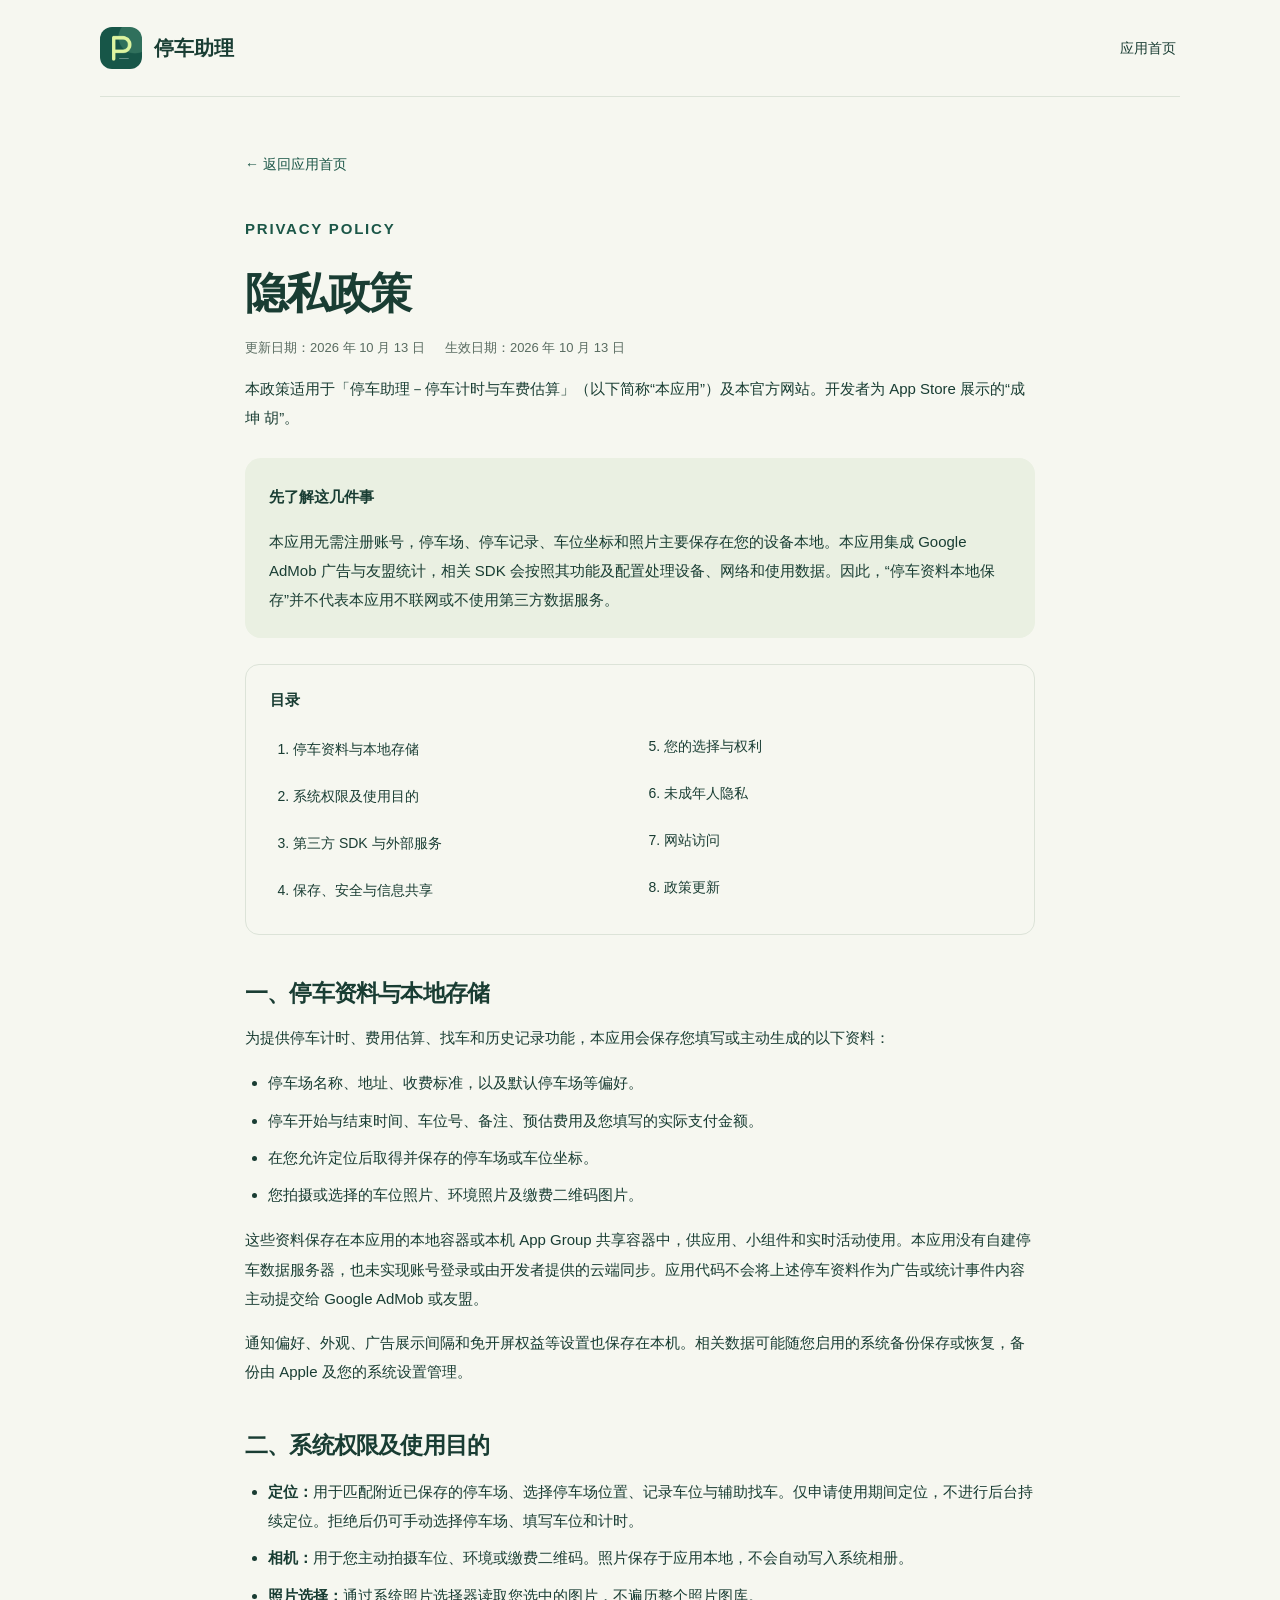
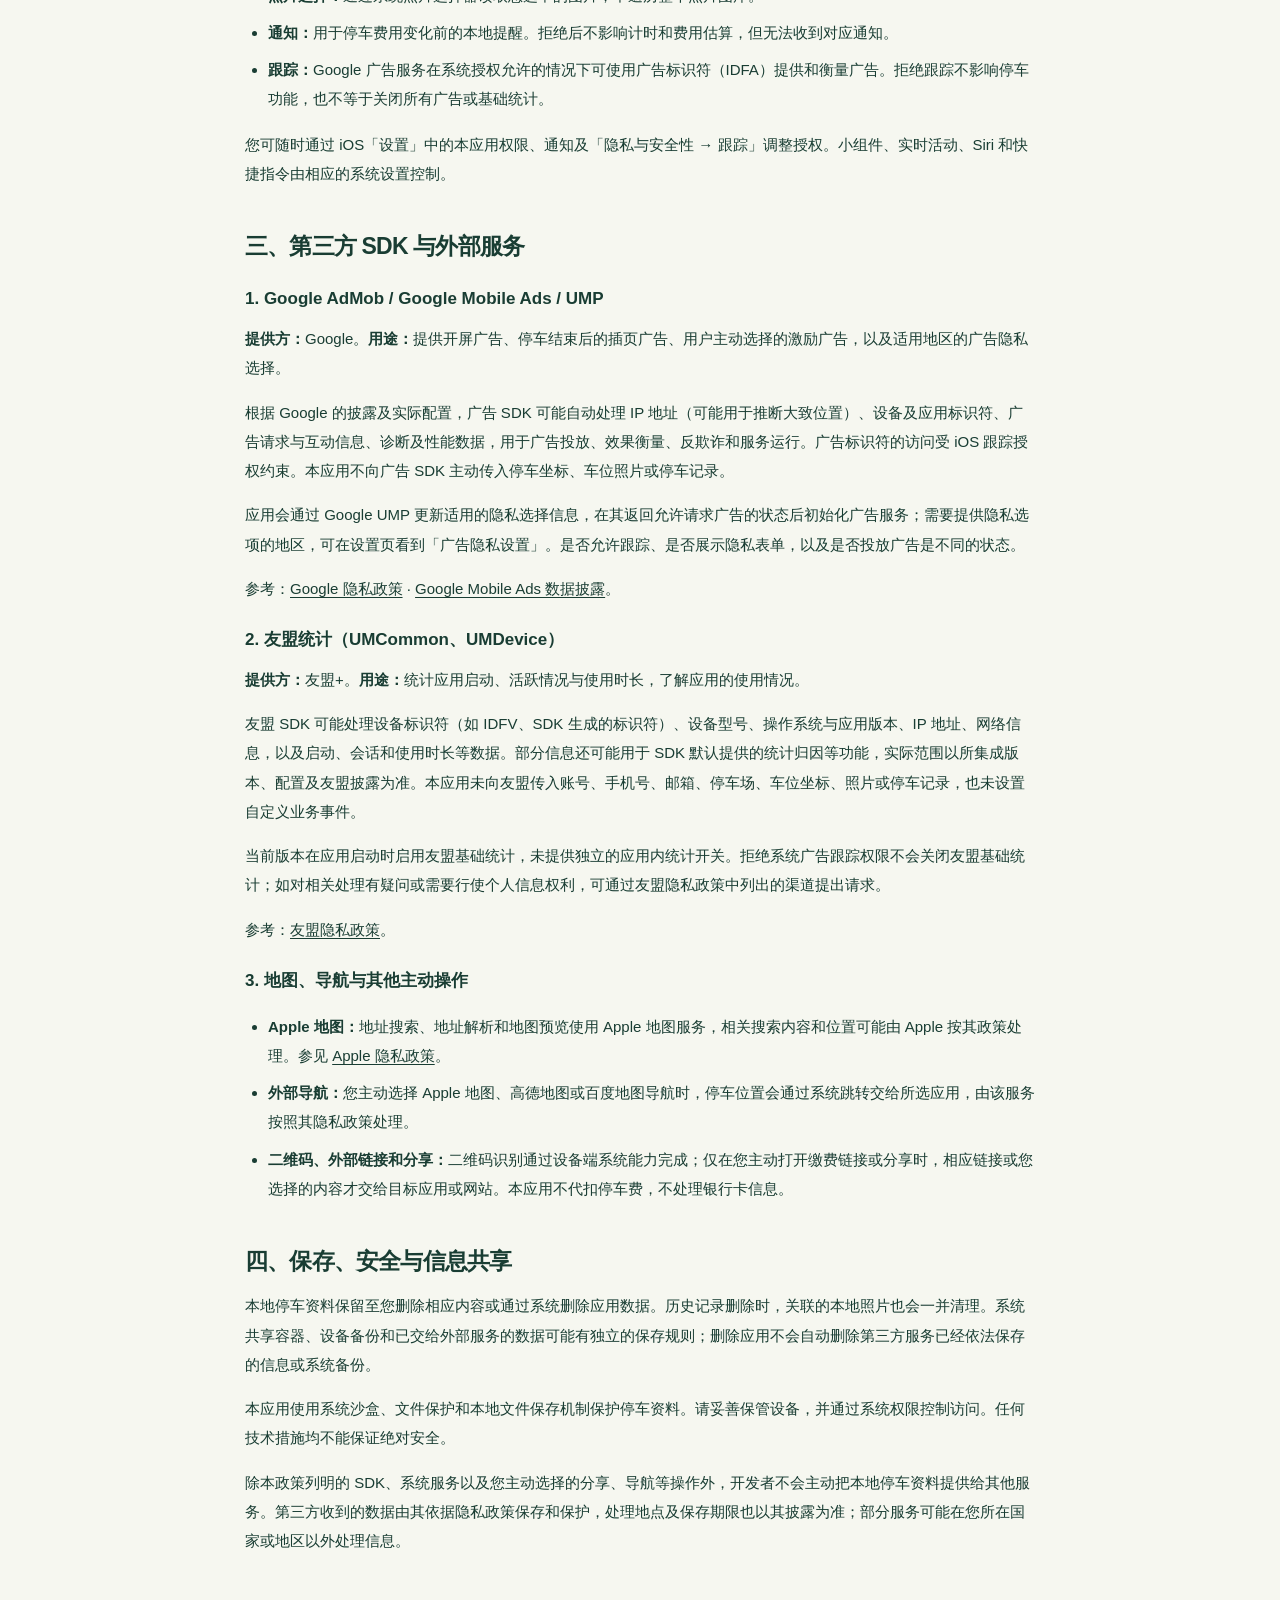
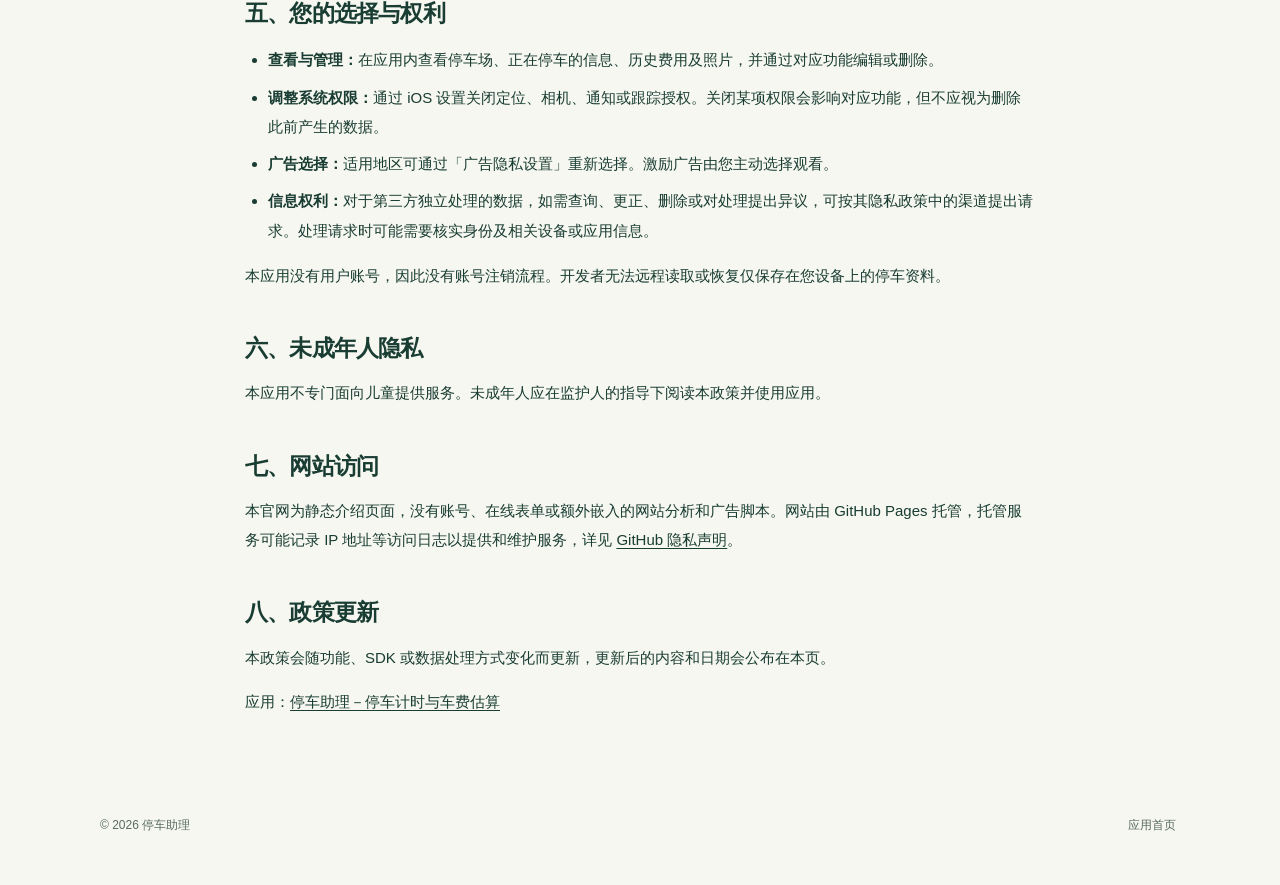
==== commit 657d9a64: "fix： 优化官网移动端布局与触控体验" ====
--- a/privacy.html
+++ b/privacy.html
@@ -2,7 +2,7 @@
 <html lang="zh-CN">
 <head>
   <meta charset="utf-8">
-  <meta name="viewport" content="width=device-width, initial-scale=1">
+  <meta name="viewport" content="width=device-width, initial-scale=1, viewport-fit=cover">
   <meta name="description" content="停车助理隐私政策：了解停车记录、本地照片、定位权限、Google AdMob 广告、友盟统计与第三方服务的数据处理方式。">
   <meta name="theme-color" content="#1c5748">
   <link rel="canonical" href="https://yu-sec.github.io/parkmate/privacy.html">
@@ -20,7 +20,7 @@
     <a class="back-link" href="./">← 返回应用首页</a>
     <p class="eyebrow">PRIVACY POLICY</p>
     <h1>隐私政策</h1>
-    <p class="policy-date">更新日期：2026 年 10 月 13 日 · 生效日期：2026 年 10 月 13 日</p>
+    <p class="policy-date"><span>更新日期：2026 年 10 月 13 日</span><span>生效日期：2026 年 10 月 13 日</span></p>
     <p>本政策适用于「停车助理－停车计时与车费估算」（以下简称“本应用”）及本官方网站。开发者为 App Store 展示的“成坤 胡”。</p>
     <div class="policy-intro">
       <p><strong>先了解这几件事</strong></p>
--- a/styles.css
+++ b/styles.css
@@ -10,12 +10,12 @@
 }
 
 * { box-sizing: border-box; }
-html { scroll-behavior: smooth; scroll-padding-top: 30px; }
-body { margin: 0; background: var(--canvas); color: var(--ink); font-family: -apple-system, BlinkMacSystemFont, "PingFang SC", "Hiragino Sans GB", "Microsoft YaHei", sans-serif; line-height: 1.75; -webkit-font-smoothing: antialiased; }
+html { scroll-behavior: smooth; scroll-padding-top: 30px; -webkit-text-size-adjust: 100%; text-size-adjust: 100%; }
+body { margin: 0; padding-inline: env(safe-area-inset-left) env(safe-area-inset-right); background: var(--canvas); color: var(--ink); font-family: -apple-system, BlinkMacSystemFont, "PingFang SC", "Hiragino Sans GB", "Microsoft YaHei", sans-serif; line-height: 1.75; -webkit-font-smoothing: antialiased; overflow-wrap: break-word; }
 img { display: block; max-width: 100%; height: auto; }
 a { color: inherit; text-decoration: none; }
 a:hover { text-decoration: underline; text-underline-offset: 5px; }
-a:focus-visible, summary:focus-visible { outline: 3px solid #658e40; outline-offset: 6px; border-radius: 4px; }
+a:focus-visible, summary:focus-visible, .screens-grid:focus-visible { outline: 3px solid #658e40; outline-offset: 4px; border-radius: 4px; }
 ::selection { background: var(--lime); color: var(--ink); }
 .wrap { width: min(1080px, calc(100% - 64px)); margin-inline: auto; }
 .skip-link { position: absolute; top: -100px; left: 20px; z-index: 10; padding: 10px 20px; background: var(--green); color: white; }
@@ -24,7 +24,10 @@
 .brand { display: inline-flex; align-items: center; gap: 12px; font-size: 20px; font-weight: 700; white-space: nowrap; }
 .brand img { width: 42px; height: 42px; border-radius: 12px; }
 .site-header nav, .site-footer nav { display: flex; align-items: center; gap: 28px; font-size: 14px; }
-.hero { display: grid; grid-template-columns: 1.15fr 0.85fr; gap: 45px; align-items: center; padding-block: 68px 84px; }
+.site-header a, .site-footer a { display: inline-flex; align-items: center; min-height: 44px; }
+.site-header nav a, .site-footer nav a { justify-content: center; min-width: 44px; padding-inline: 4px; }
+.hero { display: grid; grid-template-columns: minmax(0, 1.15fr) minmax(0, 0.85fr); gap: 45px; align-items: center; padding-block: 68px 84px; }
+.hero > *, .faq-section > * { min-width: 0; }
 .eyebrow { margin: 0 0 20px; font-size: 13px; font-weight: 600; letter-spacing: 0.12em; color: var(--green); }
 .status-dot { display: inline-block; width: 7px; height: 7px; margin-right: 8px; border-radius: 50%; background: var(--green); }
 h1, h2, h3, p { margin-top: 0; }
@@ -55,6 +58,7 @@
 .feature-card h3 { margin: 20px 0 12px; font-size: 19px; letter-spacing: -0.02em; }
 .feature-card p { margin: 0; color: var(--muted); font-size: 14px; line-height: 1.9; }
 .screens-grid { display: grid; grid-template-columns: repeat(3, 1fr); gap: 24px; }
+.screens-hint { display: none; }
 figure { margin: 0; min-width: 0; }
 .screens-grid img { width: 100%; border-radius: 18px; border: 1px solid var(--line); }
 figcaption { margin-top: 18px; font-size: 13px; text-align: center; }
@@ -63,7 +67,7 @@
 .faq-section { display: grid; grid-template-columns: 0.7fr 1.3fr; gap: 54px; }
 .faq-list details { border-bottom: 1px solid var(--line); padding-block: 21px; }
 .faq-list details:first-child { padding-top: 0; }
-summary { cursor: pointer; font-weight: 600; font-size: 16px; padding-right: 12px; }
+summary { cursor: pointer; font-weight: 600; font-size: 16px; padding: 8px 12px 8px 0; min-height: 44px; }
 .faq-list details p { margin: 15px 0 0; color: var(--muted); font-size: 14px; }
 .faq-list details a, .policy a:not(.back-link):not(.policy-toc a) { text-decoration: underline; text-underline-offset: 3px; }
 .download-section { margin-top: 20px; padding: 42px; border-radius: 24px; display: flex; align-items: center; justify-content: space-between; gap: 24px; background: var(--green); color: var(--paper); }
@@ -73,9 +77,10 @@
 .site-footer { display: flex; align-items: center; justify-content: space-between; gap: 20px; padding-block: 32px 38px; color: var(--muted); font-size: 12px; }
 .site-footer nav { gap: 23px; font-size: 12px; }
 .policy { max-width: 790px; padding-block: 45px 40px; }
-.back-link { display: inline-block; margin-bottom: 28px; font-size: 14px; color: var(--green); }
+.back-link { display: inline-flex; align-items: center; min-height: 44px; margin-bottom: 28px; font-size: 14px; color: var(--green); }
 .policy h1 { font-size: clamp(32px, 5vw, 43px); letter-spacing: -0.04em; line-height: 1.4; margin-bottom: 12px; }
-.policy-date { color: var(--muted); font-size: 13px; }
+.policy .policy-date { display: flex; flex-wrap: wrap; gap: 4px 20px; color: var(--muted); font-size: 13px; }
+.policy-date span { white-space: nowrap; }
 .policy-intro { padding: 24px; border-radius: 16px; background: #eaf0e2; margin-block: 26px; }
 .policy-intro p:last-child { margin-bottom: 0; }
 .policy p, .policy li { font-size: 15px; line-height: 1.95; }
@@ -87,6 +92,7 @@
 .policy-toc p { font-weight: 600; margin-bottom: 10px; }
 .policy-toc ol { margin: 0; columns: 2; column-gap: 25px; }
 .policy-toc li { margin: 3px 0; font-size: 14px; break-inside: avoid; }
+.policy-toc a { display: inline-flex; align-items: center; min-height: 44px; }
 .policy .policy-note { border-left: 3px solid #84a471; padding: 13px 18px; background: #eaf0e2; }
 
 @media (max-width: 820px) {
@@ -99,34 +105,49 @@
   figcaption { font-size: 12px; }
 }
 
-@media (max-width: 600px) {
+@media (max-width: 700px) {
   .wrap { width: calc(100% - 40px); }
-  .site-header { padding-block: 19px; gap: 15px; }
+  .site-header { padding-block: max(12px, env(safe-area-inset-top)) 12px; gap: 12px; }
   .brand { font-size: 17px; gap: 9px; }
   .brand img { width: 35px; height: 35px; border-radius: 10px; }
-  .site-header nav { gap: 16px; font-size: 12px; }
-  .features-link { display: none; }
-  .hero { grid-template-columns: 1fr; padding-block: 48px 52px; gap: 43px; }
-  .hero h1 { font-size: 44px; }
-  .hero-description { font-size: 16px; }
-  .hero-screenshot { width: 245px; }
-  .visual-orbit { width: min(100%, 345px); }
-  .hero-visual { padding-inline: 15px; }
-  .eyebrow { font-size: 11px; }
-  .features-section, .screens-section, .faq-section { padding-block: 44px; }
+  .site-header nav { gap: 12px; font-size: 14px; }
+  .site-header .features-link { display: none; }
+  .hero { grid-template-columns: 1fr; padding-block: 32px 40px; gap: 32px; }
+  .hero h1 { font-size: clamp(36px, 10vw, 48px); margin-bottom: 18px; }
+  .hero-description { font-size: 16px; margin-bottom: 22px; }
+  .download-button { width: 100%; max-width: 360px; }
+  .platform-note { margin-block: 12px 20px; }
+  .hero-screenshot { width: clamp(200px, 62vw, 245px); transform: none; }
+  .visual-orbit { width: min(100%, 320px); }
+  .hero-visual { padding-inline: 12px; }
+  .eyebrow { font-size: 12px; margin-bottom: 16px; }
+  .features-section, .screens-section, .faq-section { padding-block: 36px; }
+  .section-heading { margin-bottom: 24px; }
+  .section-heading h2 { font-size: clamp(24px, 6.8vw, 30px); }
+  .mobile-break { display: initial; }
   .feature-grid { grid-template-columns: 1fr; gap: 12px; }
-  .feature-card { padding: 23px; }
+  .feature-card { padding: 20px; }
   .feature-card h3 { margin-top: 11px; }
-  .screens-grid { grid-template-columns: 1fr; gap: 33px; max-width: 300px; margin-inline: auto; }
-  figcaption { font-size: 14px; margin-top: 12px; }
+  .feature-card p { font-size: 15px; line-height: 1.8; }
+  .screens-hint { display: flex; justify-content: space-between; margin: 0 0 14px; color: var(--muted); font-size: 13px; }
+  .screens-grid { grid-template-columns: none; grid-auto-flow: column; grid-auto-columns: min(78vw, 300px); gap: 16px; width: 100%; min-width: 0; overflow-x: auto; overscroll-behavior-x: contain; scroll-snap-type: x mandatory; padding-bottom: 14px; scrollbar-width: thin; scrollbar-color: #9daf99 transparent; }
+  .screens-grid figure { scroll-snap-align: start; }
+  figcaption { font-size: 13px; margin-top: 12px; }
   .faq-section { grid-template-columns: 1fr; gap: 5px; }
   .faq-section .section-heading { margin-bottom: 20px; }
+  .faq-list details { padding-block: 12px; }
+  .faq-list details p { font-size: 15px; line-height: 1.8; }
   .download-section { padding: 29px 25px; flex-direction: column; align-items: flex-start; gap: 25px; border-radius: 20px; }
-  .download-section h2 { font-size: 29px; }
-  .site-footer { align-items: flex-start; flex-direction: column; gap: 12px; padding-block: 26px; }
-  .site-footer nav { gap: 22px; }
-  .policy { padding-top: 29px; }
+  .download-section h2 { font-size: clamp(24px, 7vw, 30px); margin-bottom: 0; }
+  .light-button { width: 100%; min-height: 52px; justify-content: space-between; gap: 16px; }
+  .site-footer { flex-wrap: wrap; gap: 12px; padding-block: 20px max(20px, env(safe-area-inset-bottom)); }
+  .site-footer nav { gap: 16px; font-size: 14px; }
+  .policy { padding-top: 20px; }
+  .back-link { margin-bottom: 18px; }
+  .policy p, .policy li { line-height: 1.85; }
+  .policy h2 { font-size: 21px; margin-top: 32px; }
   .policy-intro { padding: 20px; }
+  .policy-toc { padding: 16px 20px; }
   .policy-toc ol { columns: 1; }
 }
 
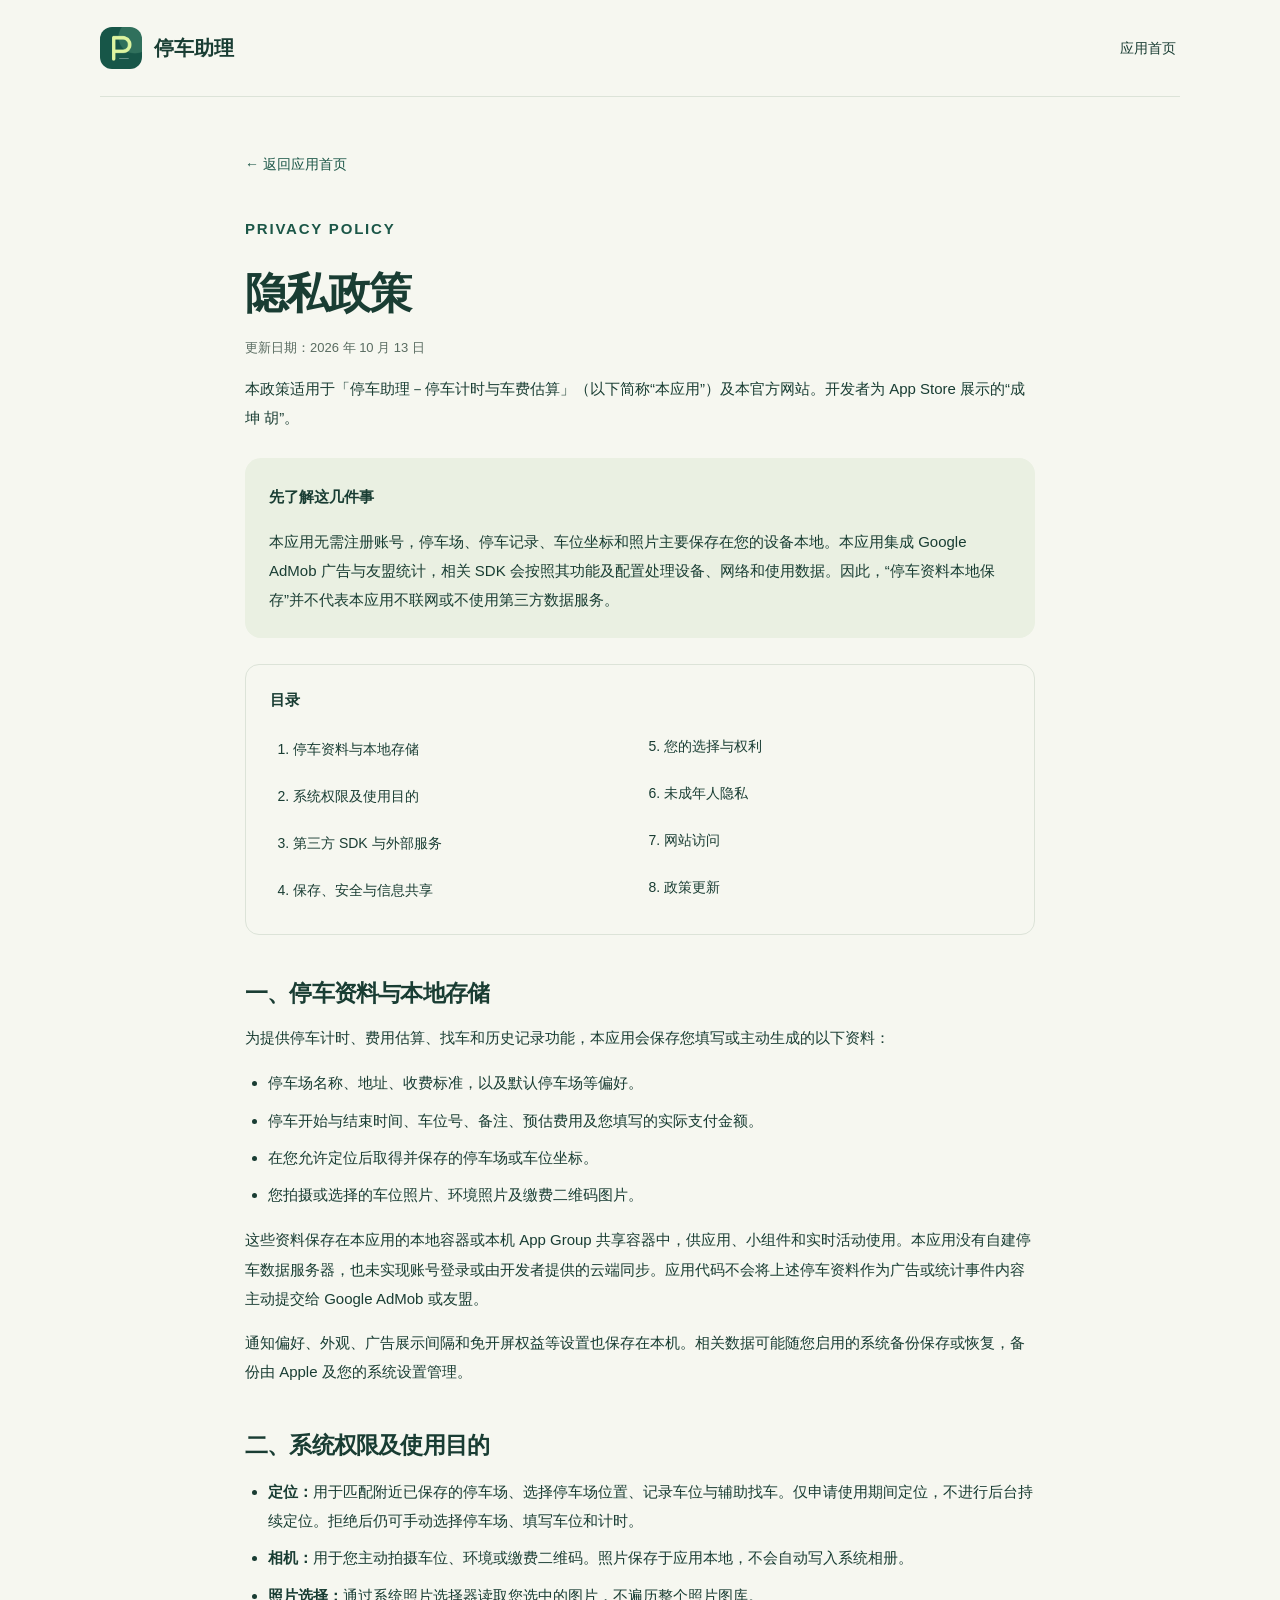
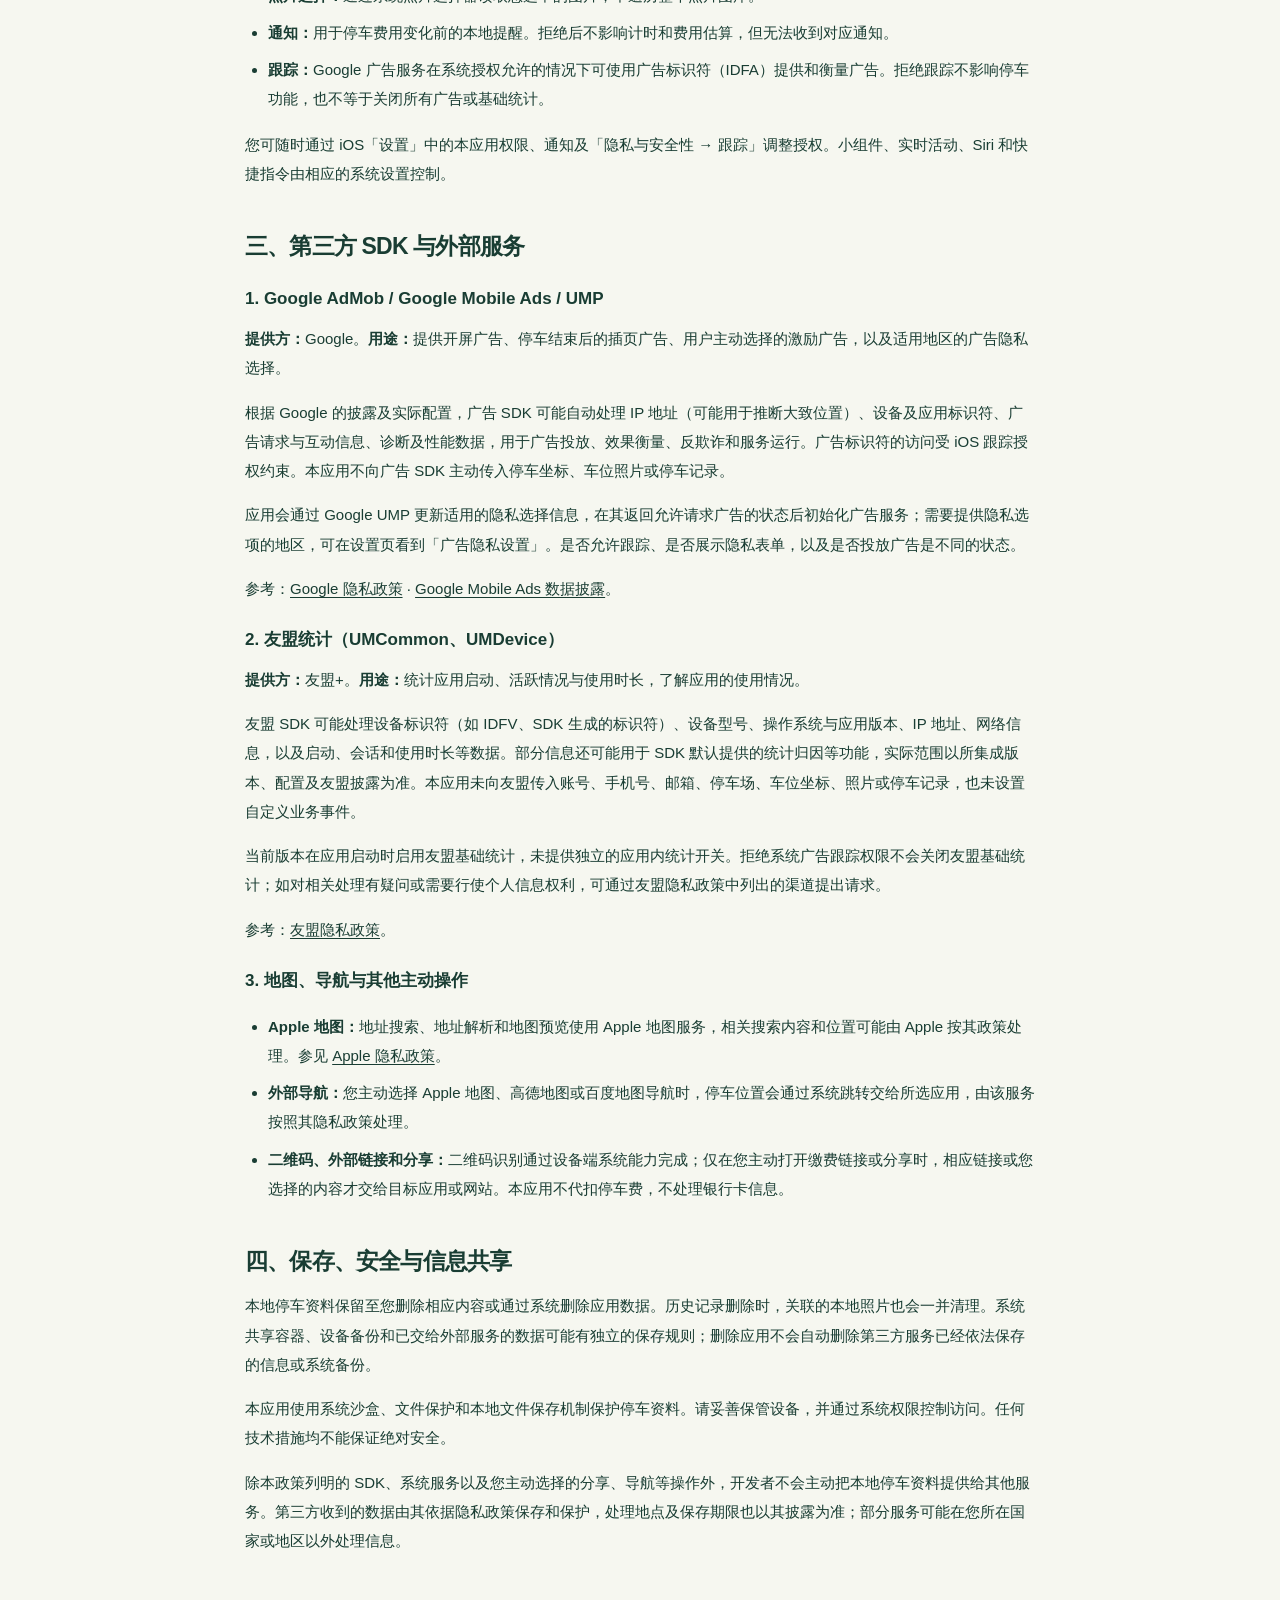
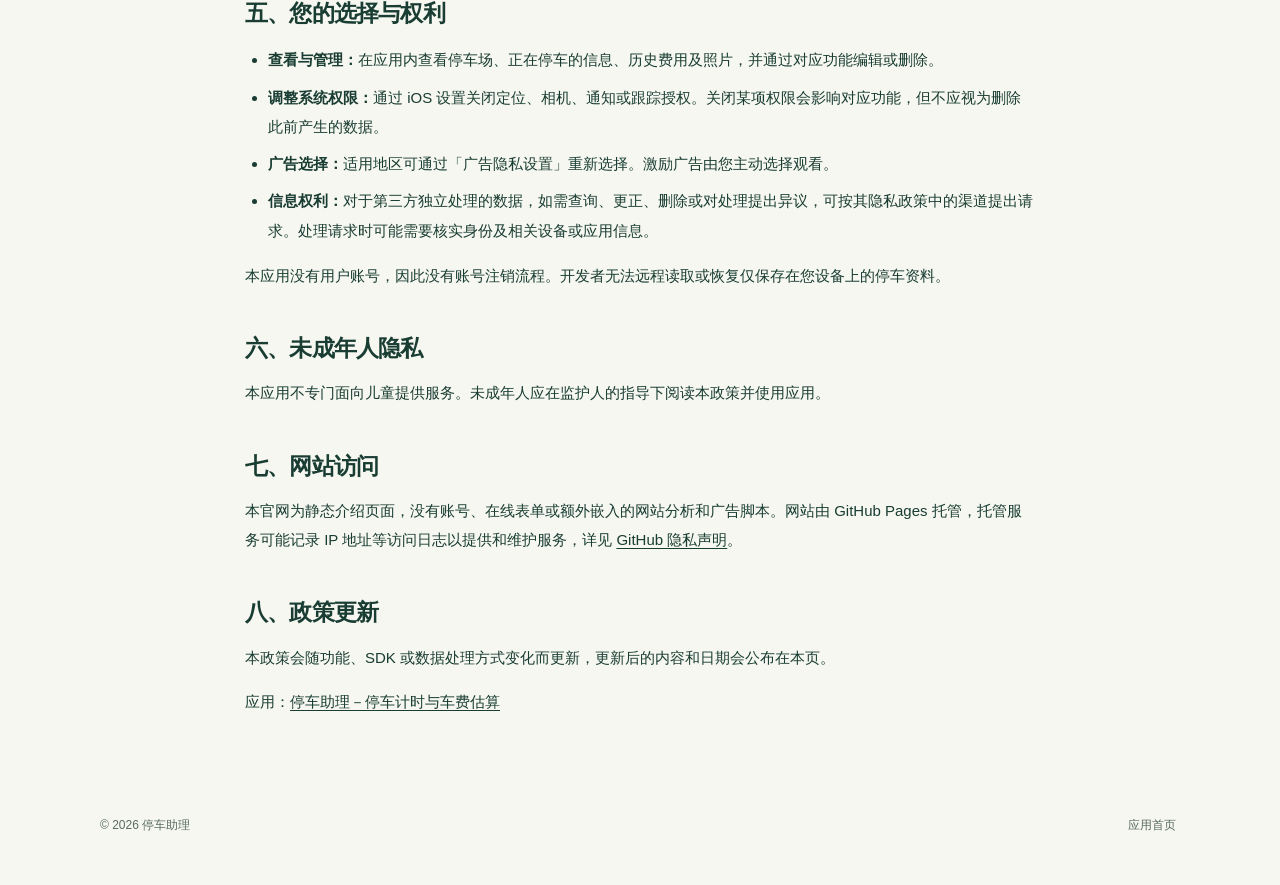
==== commit 7da13f0d: "chore： 压缩网站图片并移除生效日期" ====
--- a/privacy.html
+++ b/privacy.html
@@ -7,7 +7,7 @@
   <meta name="theme-color" content="#1c5748">
   <link rel="canonical" href="https://yu-sec.github.io/parkmate/privacy.html">
   <link rel="icon" type="image/png" href="assets/app-icon.png">
-  <link rel="stylesheet" href="styles.css">
+  <link rel="stylesheet" href="styles.css?v=20261013-mobile">
   <title>隐私政策 · 停车助理</title>
 </head>
 <body>
@@ -20,7 +20,7 @@
     <a class="back-link" href="./">← 返回应用首页</a>
     <p class="eyebrow">PRIVACY POLICY</p>
     <h1>隐私政策</h1>
-    <p class="policy-date"><span>更新日期：2026 年 10 月 13 日</span><span>生效日期：2026 年 10 月 13 日</span></p>
+    <p class="policy-date"><span>更新日期：2026 年 10 月 13 日</span></p>
     <p>本政策适用于「停车助理－停车计时与车费估算」（以下简称“本应用”）及本官方网站。开发者为 App Store 展示的“成坤 胡”。</p>
     <div class="policy-intro">
       <p><strong>先了解这几件事</strong></p>
